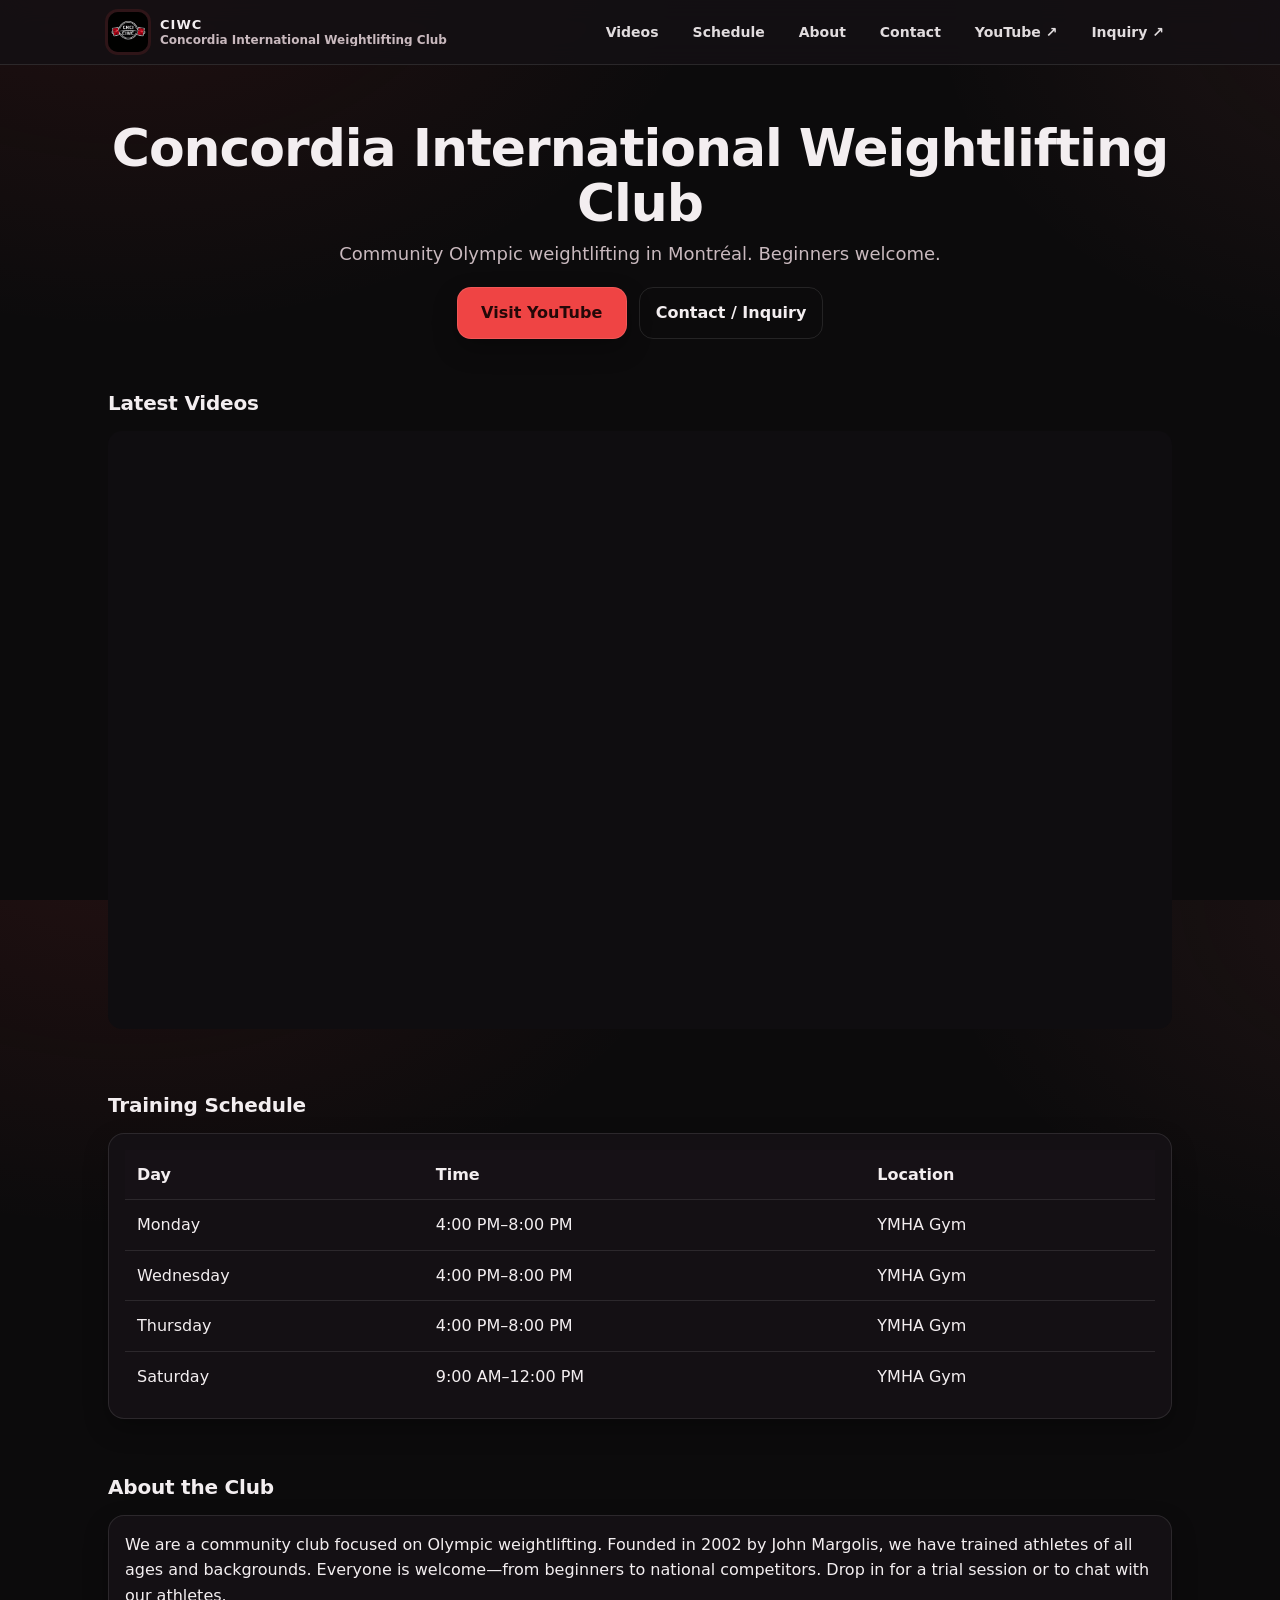
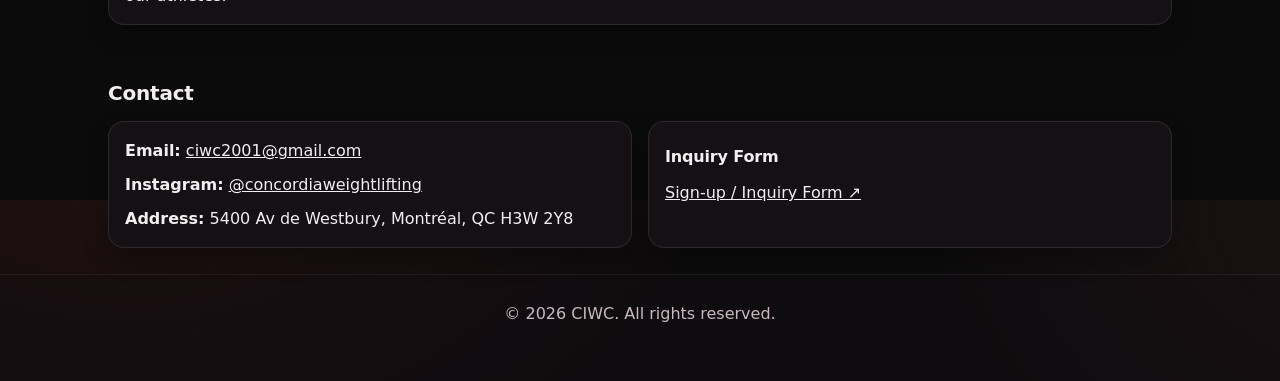
==== index.html @ dfd2401f "mobile fix 2" ====
<!doctype html>
<html lang="en">
<head>
  <meta charset="utf-8" />
  <meta name="viewport" content="width=device-width, initial-scale=1, viewport-fit=cover" />

  <!-- Browser tab / SEO -->
  <title>CIWC</title>
  <meta name="description" content="Concordia International Weightlifting Club (CIWC) — schedule, contact, and latest videos." />
  <meta name="theme-color" content="#ef4444" />

  <!-- iOS “Add to Home Screen” / standalone -->
  <meta name="apple-mobile-web-app-capable" content="yes" />
  <meta name="apple-mobile-web-app-status-bar-style" content="black-translucent" />
  <meta name="apple-mobile-web-app-title" content="CIWC" />
  <meta name="application-name" content="CIWC" />

  <!-- Social -->
  <meta property="og:title" content="CIWC" />
  <meta property="og:description" content="Schedule, contact, and latest videos." />
  <meta property="og:type" content="website" />
  <meta property="og:image" content="images/logo_mobile.png" />

  <!-- Icons (IMPORTANT: use the square padded icon for iOS) -->
  <link rel="apple-touch-icon" sizes="180x180" href="images/logo_mobile.png" />
  <link rel="icon" type="image/png" sizes="32x32" href="images/logo_mobile.png" />

  <link rel="preconnect" href="https://www.youtube.com" crossorigin />
  <link rel="preconnect" href="https://i.ytimg.com" crossorigin />

  <style>
    :root{
      --bg:#0c0b0c;
      --surface:#141014;
      --surface2:#161116;
      --text:#f3eef0;
      --muted:#c9b9be;
      --brand:#ef4444;
      --border:rgba(255,255,255,.10);
      --ring:rgba(239,68,68,.55);
      --shadow:0 10px 24px rgba(0,0,0,.28);
      --radius:16px;

      --container:1100px;
      --px:18px;
      --header-h:64px;
    }

    *{box-sizing:border-box}
    html,body{height:100%}
    html{scroll-behavior:smooth}
    @media (prefers-reduced-motion: reduce){
      html{scroll-behavior:auto}
      *,*::before,*::after{animation:none!important;transition:none!important}
    }

    body{
      margin:0;
      font-family:Inter,system-ui,-apple-system,Segoe UI,Roboto,Helvetica,Arial;
      line-height:1.6;
      color:var(--text);
      background:
        radial-gradient(1000px 700px at 10% -10%, rgba(239,68,68,.10), transparent 60%),
        radial-gradient(800px 600px at 110% 0%, rgba(248,113,113,.08), transparent 60%),
        var(--bg);
      overflow-x:hidden;
      -webkit-font-smoothing:antialiased;
      -moz-osx-font-smoothing:grayscale;
      text-rendering:optimizeLegibility;
    }

    a{color:inherit}
    a:hover{text-decoration:underline}
    img{display:block;max-width:100%}
    :focus-visible{outline:2px solid var(--ring);outline-offset:2px;border-radius:12px}

    .container{max-width:var(--container);margin:0 auto;padding:0 var(--px)}
    .muted{color:var(--muted)}

    /* Skip link */
    .skip{
      position:absolute;left:-999px;top:0;z-index:1000;
      padding:10px 12px;background:var(--surface);border:1px solid var(--border);
      border-radius:12px;
    }
    .skip:focus{left:12px;top:12px}

    /* Header */
    header.site{
      position:sticky;top:0;z-index:50;
      background:rgba(20,16,20,.82);
      backdrop-filter:blur(12px);
      border-bottom:1px solid var(--border);
    }
    .nav{
      min-height:var(--header-h);
      display:flex;
      align-items:center;
      justify-content:space-between;
      gap:12px;
      position:relative;
    }
    .brand{
      display:flex;align-items:center;gap:12px;
      text-decoration:none;color:inherit;min-width:0;
    }
    .brand img{
      width:40px;height:40px;object-fit:contain;border-radius:10px;
      box-shadow:0 0 0 3px rgba(239,68,68,.12);
      flex:0 0 auto;
    }
    .brand-text{
      display:flex;flex-direction:column;gap:2px;min-width:0;
      line-height:1.05;
    }
    .brand-title{
      font-weight:900;letter-spacing:.08em;text-transform:uppercase;
      font-size:13px;white-space:nowrap;
    }
    .brand-sub{
      font-size:12px;color:var(--muted);font-weight:700;
      max-width:40ch;overflow:hidden;text-overflow:ellipsis;white-space:nowrap;
    }

    .menu-btn{
      display:none;
      font:inherit;font-weight:900;font-size:18px;
      padding:10px 12px;border-radius:14px;
      border:1px solid var(--border);
      background:transparent;color:var(--text);
      cursor:pointer;
    }
    .menu-btn:hover{background:rgba(255,255,255,.05)}

    nav.links{
      display:flex;align-items:center;gap:18px;flex-wrap:nowrap;
    }
    nav.links a{
      text-decoration:none;
      font-weight:800;font-size:14px;opacity:.92;
      padding:8px 8px;border-radius:12px;
      white-space:nowrap;
    }
    nav.links a:hover{
      text-decoration:none;
      background:rgba(255,255,255,.05);
      opacity:1;
    }

    /* Mobile nav dropdown */
    @media (max-width: 860px){
      :root{--px:16px}
      .menu-btn{display:inline-flex;align-items:center;gap:8px}
      nav.links{
        display:none;
        position:absolute;
        left:0;right:0;
        top:calc(100% + 10px);
        flex-direction:column;
        align-items:stretch;
        gap:10px;
        padding:12px;
        border-radius:var(--radius);
        border:1px solid var(--border);
        background:rgba(20,16,20,.94);
        backdrop-filter:blur(12px);
        box-shadow:var(--shadow);
      }
      nav.links[data-open="true"]{display:flex}
      nav.links a{
        background:rgba(255,255,255,.04);
        padding:12px 12px;
      }
      .brand-sub{max-width:26ch}
    }

    /* Hero */
    .hero{padding:56px 0 22px;text-align:center}
    .hero h1{
      margin:0 0 10px;
      font-size:clamp(28px, 6vw, 52px);
      line-height:1.05;
      letter-spacing:-.02em;
    }
    .hero p{
      margin:0 auto 18px;
      max-width:760px;
      color:var(--muted);
      font-size:clamp(14px, 2.6vw, 18px);
    }
    .cta{display:flex;justify-content:center;gap:12px;flex-wrap:wrap}

    .btn{
      display:inline-flex;align-items:center;justify-content:center;gap:8px;
      padding:12px 16px;border-radius:14px;border:1px solid var(--border);
      background:var(--brand);color:#240808;font-weight:900;
      text-decoration:none;box-shadow:var(--shadow);min-width:170px;
    }
    .btn:hover{text-decoration:none;filter:brightness(1.02)}
    .btn.ghost{background:transparent;color:var(--text);box-shadow:none}
    .btn.ghost:hover{background:rgba(255,255,255,.05)}
    @media (max-width:520px){
      .hero{padding:36px 0 16px}
      .cta{flex-direction:column;align-items:stretch}
      .btn{width:100%;min-width:0}
    }

    /* Sections */
    main{padding-bottom:40px}
    section{padding:26px 0}
    h2{margin:0 0 12px;font-size:20px;letter-spacing:-.01em}

    .card{
      background:var(--surface);
      border:1px solid var(--border);
      border-radius:var(--radius);
      padding:16px;
      box-shadow:var(--shadow);
    }

    .embed{
      width:100%;
      aspect-ratio:16/9;
      border:0;
      border-radius:14px;
      overflow:hidden;
      background:#0f0d10;
    }

    /* Schedule: desktop table, mobile “row cards” */
    table.schedule{width:100%;border-collapse:collapse}
    table.schedule th, table.schedule td{padding:12px 12px;text-align:left}
    table.schedule thead th{
      background:var(--surface2);
      border-bottom:1px solid var(--border);
      position:sticky;
      top:var(--header-h);
      z-index:1;
    }
    table.schedule tbody tr{border-bottom:1px solid var(--border)}
    table.schedule tbody tr:last-child{border-bottom:none}

    @media (max-width:700px){
      table.schedule{border-collapse:separate;border-spacing:0 10px}
      table.schedule thead{display:none}
      table.schedule, table.schedule tbody, table.schedule tr, table.schedule td{
        display:block;width:100%;
      }
      table.schedule tbody tr{
        border:1px solid var(--border);
        background:rgba(255,255,255,.02);
        border-radius:16px;
        overflow:hidden;
      }
      table.schedule td{
        border-bottom:1px solid rgba(255,255,255,.06);
        padding:12px 14px;
        display:flex;align-items:flex-start;justify-content:space-between;gap:14px;
      }
      table.schedule td:last-child{border-bottom:none}
      table.schedule td::before{
        content: attr(data-label);
        color:var(--muted);
        font-weight:900;
        letter-spacing:.12em;
        text-transform:uppercase;
        font-size:11px;
        max-width:40%;
      }
      table.schedule td span{
        font-weight:900;
        text-align:right;
        flex:1 1 auto;
      }
    }

    /* Contact */
    .grid{display:grid;gap:16px}
    .contact-grid{grid-template-columns:repeat(2,minmax(0,1fr))}
    @media (max-width:860px){ .contact-grid{grid-template-columns:1fr} }

    footer{
      color:var(--muted);
      padding:26px 0 54px;
      text-align:center;
      border-top:1px solid rgba(255,255,255,.06);
      background:rgba(20,16,20,.30);
    }

    .sr-only{
      position:absolute;width:1px;height:1px;padding:0;margin:-1px;
      overflow:hidden;clip:rect(0,0,0,0);white-space:nowrap;border:0;
    }
  </style>

  <script defer>
    // ===== CONFIG =====
    const CONFIG = {
      shortName: "CIWC",
      fullName: "Concordia International Weightlifting Club",

      // YouTube
      channelId: "UC3EnVXpZZ2f3pTmMMZJzWLg",
      playlistId: "PLV42tu4VffDrEOQEEcd4ID1bu-QPQqk9e",

      // Contact
      links: {
        email: "ciwc2001@gmail.com",
        instagram: "https://www.instagram.com/concordiaweightlifting/",
        address: "5400 Av de Westbury, Montréal, QC H3W 2Y8",
        // IMPORTANT: for GitHub Pages project sites, keep this relative
        contactForm: "inquiry/"
      },

      schedule: [
        { day: "Monday",    time: "4:00 PM–8:00 PM",  location: "YMHA Gym" },
        { day: "Wednesday", time: "4:00 PM–8:00 PM",  location: "YMHA Gym" },
        { day: "Thursday",  time: "4:00 PM–8:00 PM",  location: "YMHA Gym" },
        { day: "Saturday",  time: "9:00 AM–12:00 PM", location: "YMHA Gym" },
      ]
    };

    const $  = (s, r=document) => r.querySelector(s);
    const $$ = (s, r=document) => Array.from(r.querySelectorAll(s));
    const safeText = (el, v) => { if (el && v != null) el.textContent = String(v); };
    const safeHref = (el, href) => { if (el && href) el.setAttribute("href", href); };

    function escapeHtml(str) {
      return String(str).replace(/[&<>"']/g, (m) => ({
        '&': '&amp;', '<': '&lt;', '>': '&gt;', '"': '&quot;', "'": '&#039;'
      }[m]));
    }
    function setExternalLink(a){
      if (!a) return;
      a.target = "_blank";
      a.rel = "noopener noreferrer";
    }

    document.addEventListener("DOMContentLoaded", () => {
      // Set brand text
      safeText($("#brand-title"), CONFIG.shortName);
      safeText($("#brand-sub"), CONFIG.fullName);
      safeText($("#hero-title"), CONFIG.fullName);

      // Mobile menu
      initMobileMenu();

      // YouTube links
      const channelUrl = CONFIG.channelId ? `https://www.youtube.com/channel/${encodeURIComponent(CONFIG.channelId)}` : "#";
      $$("[data-channel-link]").forEach(a => { safeHref(a, channelUrl); setExternalLink(a); });

      // Playlist embed
      mountYouTubePlaylistEmbed(CONFIG.playlistId);

      // Schedule (with labels for mobile cards)
      const tbody = $("#schedule-body");
      if (tbody) {
        tbody.innerHTML = CONFIG.schedule.map(r => `
          <tr>
            <td data-label="Day"><span>${escapeHtml(r.day)}</span></td>
            <td data-label="Time"><span>${escapeHtml(r.time)}</span></td>
            <td data-label="Location"><span>${escapeHtml(r.location)}</span></td>
          </tr>
        `).join("");
      }

      // Contact info
      const emailEl = $("#email-link");
      if (emailEl && CONFIG.links.email) { safeHref(emailEl, `mailto:${CONFIG.links.email}`); safeText(emailEl, CONFIG.links.email); }

      const instaEl = $("#insta-link");
      if (instaEl && CONFIG.links.instagram) { safeHref(instaEl, CONFIG.links.instagram); setExternalLink(instaEl); }

      safeText($("#address-text"), CONFIG.links.address);

      const formEl = $("#form-link");
      if (formEl && CONFIG.links.contactForm) safeHref(formEl, CONFIG.links.contactForm);

      // Footer year
      safeText($("#year"), new Date().getFullYear());
    });

    function initMobileMenu(){
      const btn = $("#menu-btn");
      const nav = $("#site-nav");
      if (!btn || !nav) return;

      const close = () => { nav.dataset.open = "false"; btn.setAttribute("aria-expanded", "false"); };
      const open  = () => { nav.dataset.open = "true";  btn.setAttribute("aria-expanded", "true");  };
      const toggle = () => (nav.dataset.open === "true" ? close() : open());

      btn.addEventListener("click", (e) => { e.preventDefault(); toggle(); });
      nav.querySelectorAll("a").forEach(a => a.addEventListener("click", close));

      document.addEventListener("click", (e) => {
        if (nav.dataset.open !== "true") return;
        if (!nav.contains(e.target) && !btn.contains(e.target)) close();
      });

      document.addEventListener("keydown", (e) => { if (e.key === "Escape") close(); });

      window.addEventListener("resize", () => {
        if (window.matchMedia("(min-width: 861px)").matches) close();
      });
    }

    function mountYouTubePlaylistEmbed(playlistId){
      const iframe = document.getElementById("playlist-player");
      if (!iframe || !playlistId) return;

      const params = new URLSearchParams({
        listType: "playlist",
        list: playlistId,
        rel: "0",
        modestbranding: "1",
        playsinline: "1"
      });

      iframe.setAttribute("loading", "lazy");
      iframe.setAttribute("referrerpolicy", "strict-origin-when-cross-origin");
      iframe.setAttribute("allow", "accelerometer; autoplay; clipboard-write; encrypted-media; gyroscope; picture-in-picture; web-share");
      iframe.src = `https://www.youtube.com/embed?${params.toString()}`;
    }
  </script>
</head>

<body>
  <a class="skip" href="#main">Skip to content</a>

  <header class="site">
    <div class="container nav">
      <a class="brand" href="./" aria-label="Home">
        <img src="images/logo_mobile.png" alt="CIWC logo" />
        <span class="brand-text">
          <span id="brand-title" class="brand-title">CIWC</span>
          <span id="brand-sub" class="brand-sub">Concordia International Weightlifting Club</span>
        </span>
      </a>

      <button id="menu-btn" class="menu-btn" type="button" aria-label="Open menu" aria-expanded="false" aria-controls="site-nav">
        ☰ <span class="sr-only">Menu</span>
      </button>

      <nav id="site-nav" class="links" data-open="false" aria-label="Primary">
        <a href="#videos">Videos</a>
        <a href="#schedule">Schedule</a>
        <a href="#about">About</a>
        <a href="#contact">Contact</a>
        <a data-channel-link href="#">YouTube ↗</a>
        <a id="form-link" href="inquiry/">Inquiry ↗</a>
      </nav>
    </div>
  </header>

  <section class="hero">
    <div class="container">
      <h1 id="hero-title">Concordia International Weightlifting Club</h1>
      <p>Community Olympic weightlifting in Montréal. Beginners welcome.</p>
      <div class="cta">
        <a class="btn" data-channel-link href="#">Visit YouTube</a>
        <a class="btn ghost" href="inquiry/">Contact / Inquiry</a>
      </div>
    </div>
  </section>

  <main id="main" class="container" tabindex="-1">
    <section id="videos">
      <h2>Latest Videos</h2>
      <iframe
        id="playlist-player"
        class="embed"
        title="YouTube playlist"
        allowfullscreen>
      </iframe>
      <noscript><div class="card">Enable JavaScript to see the video playlist.</div></noscript>
    </section>

    <section id="schedule">
      <h2>Training Schedule</h2>
      <div class="card" role="region" aria-label="Training schedule">
        <table class="schedule">
          <thead>
            <tr>
              <th>Day</th>
              <th>Time</th>
              <th>Location</th>
            </tr>
          </thead>
          <tbody id="schedule-body"></tbody>
        </table>
      </div>
    </section>

    <section id="about">
      <h2>About the Club</h2>
      <div class="card">
        <p style="margin:0">
          We are a community club focused on Olympic weightlifting. Founded in 2002 by John Margolis,
          we have trained athletes of all ages and backgrounds. Everyone is welcome—from beginners to
          national competitors. Drop in for a trial session or to chat with our athletes.
        </p>
      </div>
    </section>

    <!-- Sponsors hidden for now -->
    <section id="sponsors" hidden></section>

    <section id="contact">
      <h2>Contact</h2>
      <div class="grid contact-grid">
        <div class="card">
          <p style="margin:0 0 8px"><strong>Email:</strong> <a id="email-link" href="mailto:">ciwc2001@gmail.com</a></p>
          <p style="margin:0 0 8px"><strong>Instagram:</strong> <a id="insta-link" href="#" rel="noopener">@concordiaweightlifting</a></p>
          <p style="margin:0"><strong>Address:</strong> <span id="address-text"></span></p>
        </div>
        <div class="card">
          <h3 style="margin:6px 0 10px;font-size:16px;letter-spacing:-.01em">Inquiry Form</h3>
          <!-- For GitHub Pages project sites, keep this relative -->
          <p style="margin:0"><a href="inquiry/">Sign-up / Inquiry Form ↗</a></p>
        </div>
      </div>
    </section>
  </main>

  <footer>
    <div class="container">
      <p style="margin:0">© <span id="year"></span> CIWC. All rights reserved.</p>
    </div>
  </footer>
</body>
</html>
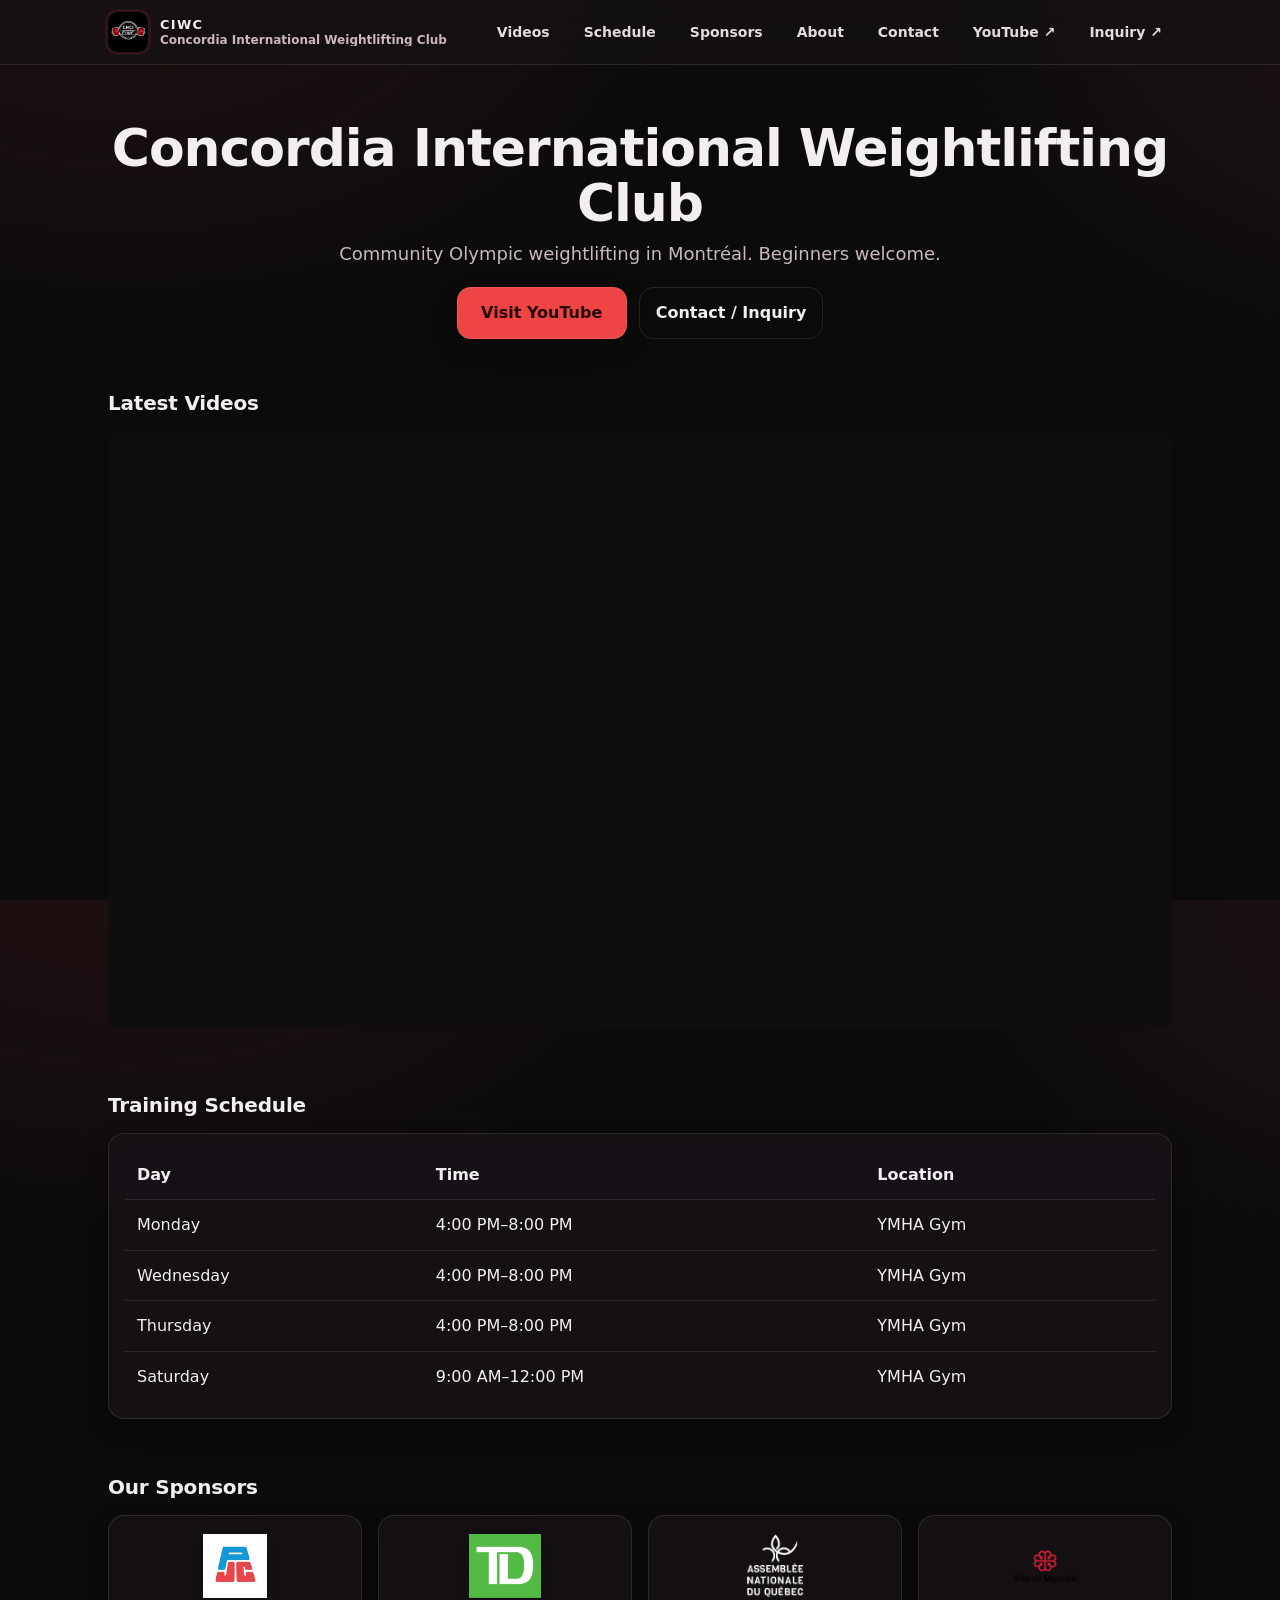
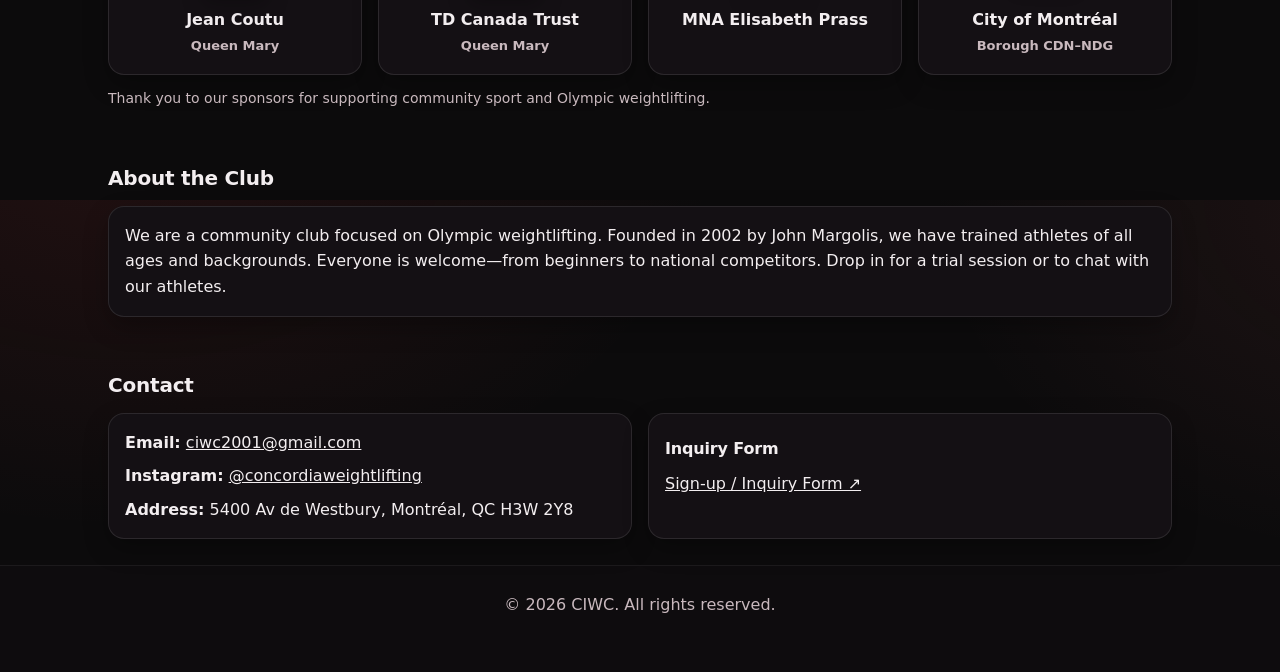
==== commit 1791454c: "sponsor section added" ====
--- a/index.html
+++ b/index.html
@@ -6,7 +6,7 @@
 
   <!-- Browser tab / SEO -->
   <title>CIWC</title>
-  <meta name="description" content="Concordia International Weightlifting Club (CIWC) — schedule, contact, and latest videos." />
+  <meta name="description" content="Concordia International Weightlifting Club (CIWC) — schedule, sponsors, contact, and latest videos." />
   <meta name="theme-color" content="#ef4444" />
 
   <!-- iOS “Add to Home Screen” / standalone -->
@@ -17,11 +17,11 @@
 
   <!-- Social -->
   <meta property="og:title" content="CIWC" />
-  <meta property="og:description" content="Schedule, contact, and latest videos." />
+  <meta property="og:description" content="Schedule, sponsors, contact, and latest videos." />
   <meta property="og:type" content="website" />
   <meta property="og:image" content="images/logo_mobile.png" />
 
-  <!-- Icons (IMPORTANT: use the square padded icon for iOS) -->
+  <!-- Icons (use the square padded icon for iOS) -->
   <link rel="apple-touch-icon" sizes="180x180" href="images/logo_mobile.png" />
   <link rel="icon" type="image/png" sizes="32x32" href="images/logo_mobile.png" />
 
@@ -109,17 +109,14 @@
       box-shadow:0 0 0 3px rgba(239,68,68,.12);
       flex:0 0 auto;
     }
-    .brand-text{
-      display:flex;flex-direction:column;gap:2px;min-width:0;
-      line-height:1.05;
-    }
+    .brand-text{display:flex;flex-direction:column;gap:2px;min-width:0;line-height:1.05}
     .brand-title{
-      font-weight:900;letter-spacing:.08em;text-transform:uppercase;
+      font-weight:900;letter-spacing:.10em;text-transform:uppercase;
       font-size:13px;white-space:nowrap;
     }
     .brand-sub{
       font-size:12px;color:var(--muted);font-weight:700;
-      max-width:40ch;overflow:hidden;text-overflow:ellipsis;white-space:nowrap;
+      max-width:44ch;overflow:hidden;text-overflow:ellipsis;white-space:nowrap;
     }
 
     .menu-btn{
@@ -132,13 +129,11 @@
     }
     .menu-btn:hover{background:rgba(255,255,255,.05)}
 
-    nav.links{
-      display:flex;align-items:center;gap:18px;flex-wrap:nowrap;
-    }
+    nav.links{display:flex;align-items:center;gap:14px}
     nav.links a{
       text-decoration:none;
       font-weight:800;font-size:14px;opacity:.92;
-      padding:8px 8px;border-radius:12px;
+      padding:8px 10px;border-radius:12px;
       white-space:nowrap;
     }
     nav.links a:hover{
@@ -274,6 +269,50 @@
       }
     }
 
+    /* Sponsors */
+    .sponsor-grid{
+      display:grid;
+      grid-template-columns:repeat(4, minmax(0, 1fr));
+      gap:16px;
+    }
+    .sponsor-card{
+      background:var(--surface);
+      border:1px solid var(--border);
+      border-radius:var(--radius);
+      padding:18px;
+      box-shadow:var(--shadow);
+      text-align:center;
+      transition:transform .18s ease, border-color .18s ease;
+    }
+    .sponsor-card:hover{
+      transform:translateY(-3px);
+      border-color:rgba(239,68,68,.35);
+    }
+    .sponsor-logo{
+      height:64px;
+      width:100%;
+      object-fit:contain;
+      margin:0 auto 12px;
+      filter:drop-shadow(0 6px 10px rgba(0,0,0,.25));
+    }
+    .sponsor-name{
+      margin:0;
+      font-weight:900;
+      line-height:1.25;
+    }
+    .sponsor-note{
+      margin:6px 0 0;
+      color:var(--muted);
+      font-weight:800;
+      font-size:13px;
+    }
+    @media (max-width:1000px){
+      .sponsor-grid{grid-template-columns:repeat(2, minmax(0, 1fr))}
+    }
+    @media (max-width:600px){
+      .sponsor-grid{grid-template-columns:1fr}
+    }
+
     /* Contact */
     .grid{display:grid;gap:16px}
     .contact-grid{grid-template-columns:repeat(2,minmax(0,1fr))}
@@ -303,12 +342,11 @@
       channelId: "UC3EnVXpZZ2f3pTmMMZJzWLg",
       playlistId: "PLV42tu4VffDrEOQEEcd4ID1bu-QPQqk9e",
 
-      // Contact
+      // Contact (GitHub Pages project sites: keep inquiry/ relative)
       links: {
         email: "ciwc2001@gmail.com",
         instagram: "https://www.instagram.com/concordiaweightlifting/",
         address: "5400 Av de Westbury, Montréal, QC H3W 2Y8",
-        // IMPORTANT: for GitHub Pages project sites, keep this relative
         contactForm: "inquiry/"
       },
 
@@ -317,6 +355,13 @@
         { day: "Wednesday", time: "4:00 PM–8:00 PM",  location: "YMHA Gym" },
         { day: "Thursday",  time: "4:00 PM–8:00 PM",  location: "YMHA Gym" },
         { day: "Saturday",  time: "9:00 AM–12:00 PM", location: "YMHA Gym" },
+      ],
+
+      sponsors: [
+        { name: "Jean Coutu", note: "Queen Mary", logo: "images/sponsor-jean-coutu.png" },
+        { name: "TD Canada Trust", note: "Queen Mary", logo: "images/sponsor-td.png" },
+        { name: "MNA Elisabeth Prass", note: "", logo: "images/sponsor-elisabeth-prass.png" },
+        { name: "City of Montréal", note: "Borough CDN–NDG", logo: "images/sponsor-cdn-ndg.png" },
       ]
     };
 
@@ -337,7 +382,7 @@
     }
 
     document.addEventListener("DOMContentLoaded", () => {
-      // Set brand text
+      // Brand / hero titles
       safeText($("#brand-title"), CONFIG.shortName);
       safeText($("#brand-sub"), CONFIG.fullName);
       safeText($("#hero-title"), CONFIG.fullName);
@@ -349,10 +394,13 @@
       const channelUrl = CONFIG.channelId ? `https://www.youtube.com/channel/${encodeURIComponent(CONFIG.channelId)}` : "#";
       $$("[data-channel-link]").forEach(a => { safeHref(a, channelUrl); setExternalLink(a); });
 
+      // Inquiry links
+      $$("[data-inquiry-link]").forEach(a => safeHref(a, CONFIG.links.contactForm));
+
       // Playlist embed
       mountYouTubePlaylistEmbed(CONFIG.playlistId);
 
-      // Schedule (with labels for mobile cards)
+      // Schedule
       const tbody = $("#schedule-body");
       if (tbody) {
         tbody.innerHTML = CONFIG.schedule.map(r => `
@@ -364,6 +412,19 @@
         `).join("");
       }
 
+      // Sponsors
+      const sponsorGrid = $("#sponsor-grid");
+      if (sponsorGrid) {
+        sponsorGrid.innerHTML = CONFIG.sponsors.map(s => `
+          <div class="sponsor-card">
+            <img class="sponsor-logo" src="${escapeHtml(s.logo)}" alt="${escapeHtml(s.name)} logo" loading="lazy"
+                 onerror="this.style.display='none'">
+            <p class="sponsor-name">${escapeHtml(s.name)}</p>
+            ${s.note ? `<p class="sponsor-note">${escapeHtml(s.note)}</p>` : ``}
+          </div>
+        `).join("");
+      }
+
       // Contact info
       const emailEl = $("#email-link");
       if (emailEl && CONFIG.links.email) { safeHref(emailEl, `mailto:${CONFIG.links.email}`); safeText(emailEl, CONFIG.links.email); }
@@ -372,9 +433,6 @@
       if (instaEl && CONFIG.links.instagram) { safeHref(instaEl, CONFIG.links.instagram); setExternalLink(instaEl); }
 
       safeText($("#address-text"), CONFIG.links.address);
-
-      const formEl = $("#form-link");
-      if (formEl && CONFIG.links.contactForm) safeHref(formEl, CONFIG.links.contactForm);
 
       // Footer year
       safeText($("#year"), new Date().getFullYear());
@@ -444,10 +502,11 @@
       <nav id="site-nav" class="links" data-open="false" aria-label="Primary">
         <a href="#videos">Videos</a>
         <a href="#schedule">Schedule</a>
+        <a href="#sponsors">Sponsors</a>
         <a href="#about">About</a>
         <a href="#contact">Contact</a>
         <a data-channel-link href="#">YouTube ↗</a>
-        <a id="form-link" href="inquiry/">Inquiry ↗</a>
+        <a data-inquiry-link href="inquiry/">Inquiry ↗</a>
       </nav>
     </div>
   </header>
@@ -458,7 +517,7 @@
       <p>Community Olympic weightlifting in Montréal. Beginners welcome.</p>
       <div class="cta">
         <a class="btn" data-channel-link href="#">Visit YouTube</a>
-        <a class="btn ghost" href="inquiry/">Contact / Inquiry</a>
+        <a class="btn ghost" data-inquiry-link href="inquiry/">Contact / Inquiry</a>
       </div>
     </div>
   </section>
@@ -491,6 +550,14 @@
       </div>
     </section>
 
+    <section id="sponsors">
+      <h2>Our Sponsors</h2>
+      <div class="sponsor-grid" id="sponsor-grid"></div>
+      <p class="muted" style="margin:12px 0 0;font-size:14px">
+        Thank you to our sponsors for supporting community sport and Olympic weightlifting.
+      </p>
+    </section>
+
     <section id="about">
       <h2>About the Club</h2>
       <div class="card">
@@ -501,9 +568,6 @@
         </p>
       </div>
     </section>
-
-    <!-- Sponsors hidden for now -->
-    <section id="sponsors" hidden></section>
 
     <section id="contact">
       <h2>Contact</h2>
@@ -516,7 +580,7 @@
         <div class="card">
           <h3 style="margin:6px 0 10px;font-size:16px;letter-spacing:-.01em">Inquiry Form</h3>
           <!-- For GitHub Pages project sites, keep this relative -->
-          <p style="margin:0"><a href="inquiry/">Sign-up / Inquiry Form ↗</a></p>
+          <p style="margin:0"><a data-inquiry-link href="inquiry/">Sign-up / Inquiry Form ↗</a></p>
         </div>
       </div>
     </section>
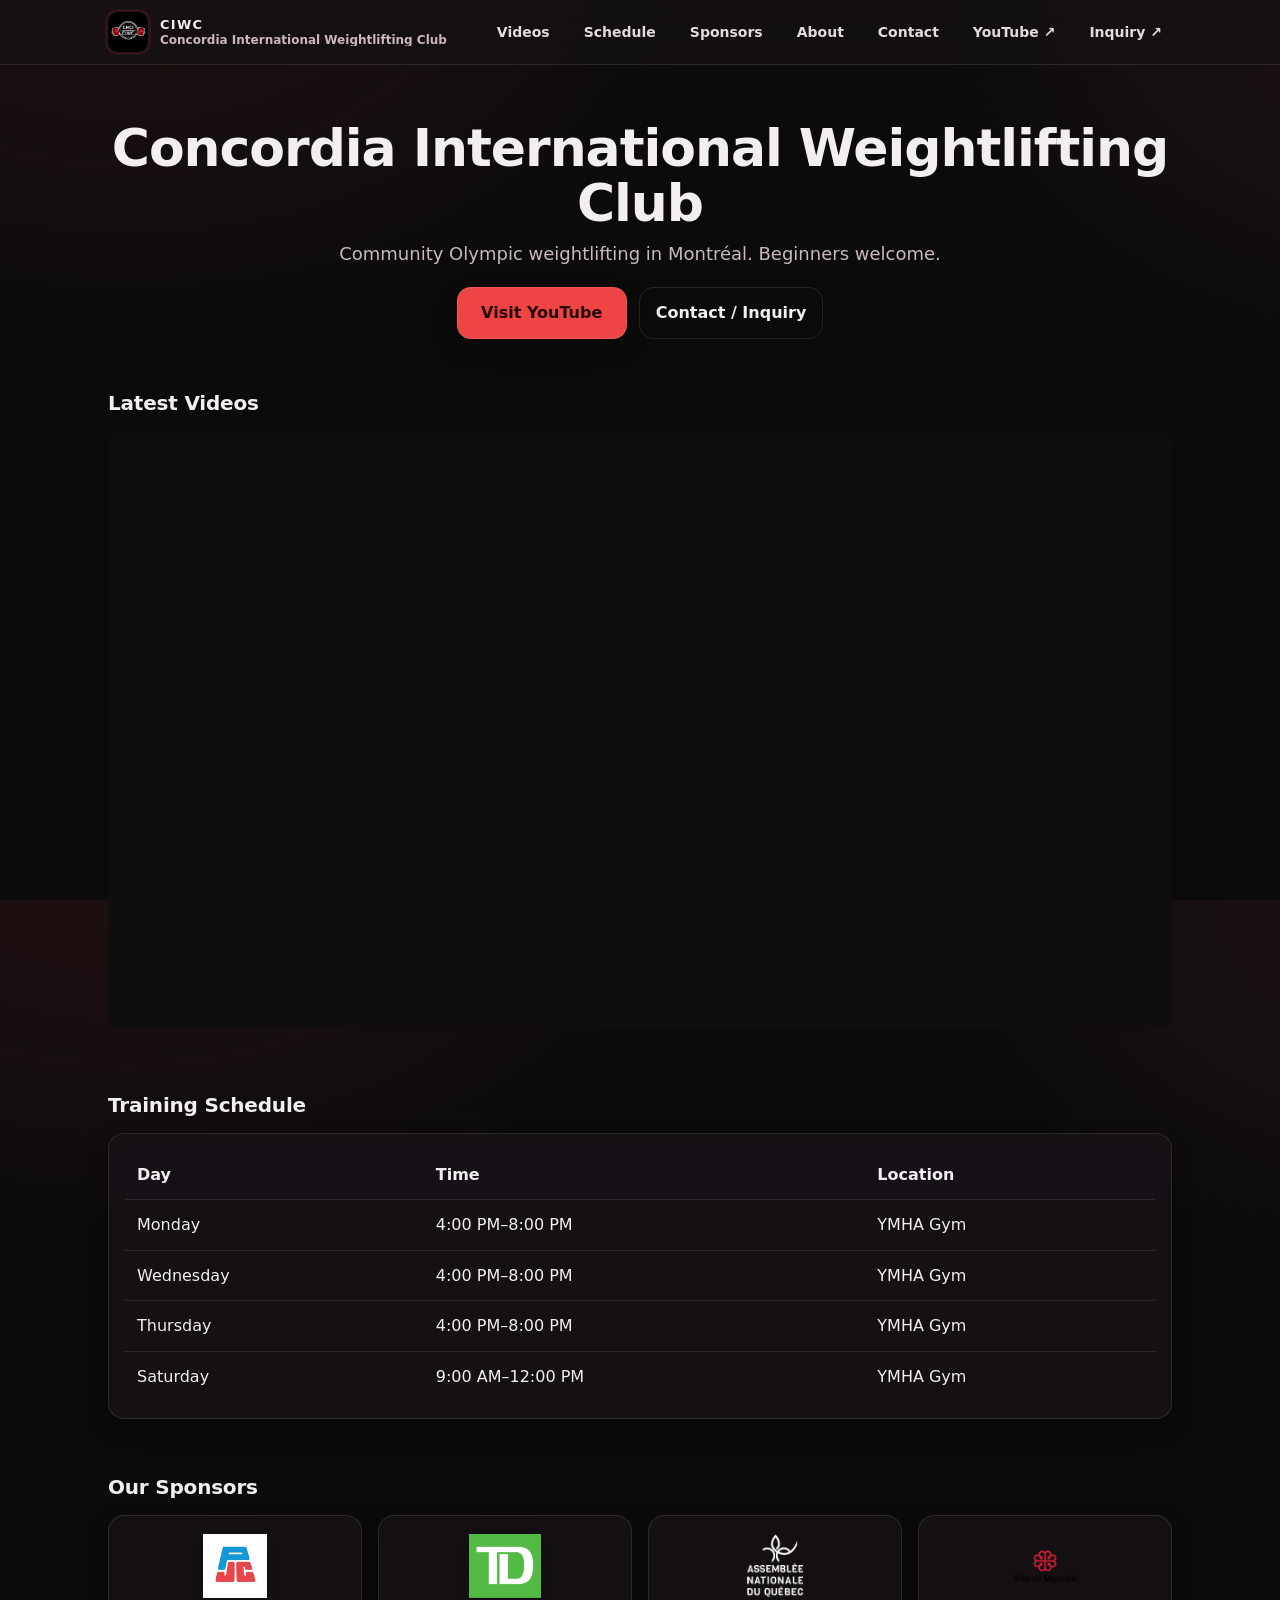
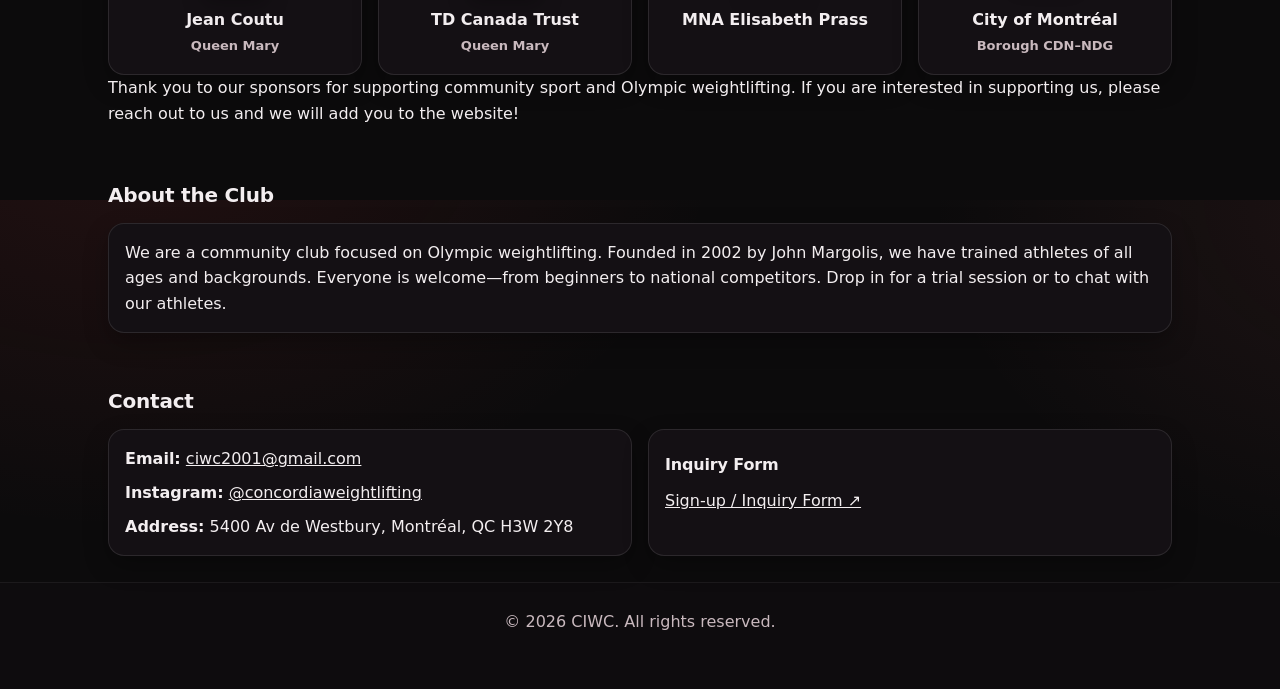
==== commit b4ad80c6: "sponsor text updated" ====
--- a/index.html
+++ b/index.html
@@ -553,8 +553,8 @@
     <section id="sponsors">
       <h2>Our Sponsors</h2>
       <div class="sponsor-grid" id="sponsor-grid"></div>
-      <p class="muted" style="margin:12px 0 0;font-size:14px">
-        Thank you to our sponsors for supporting community sport and Olympic weightlifting.
+      <p style="margin:0">
+        Thank you to our sponsors for supporting community sport and Olympic weightlifting. If you are interested in supporting us, please reach out to us and we will add you to the website!
       </p>
     </section>
 
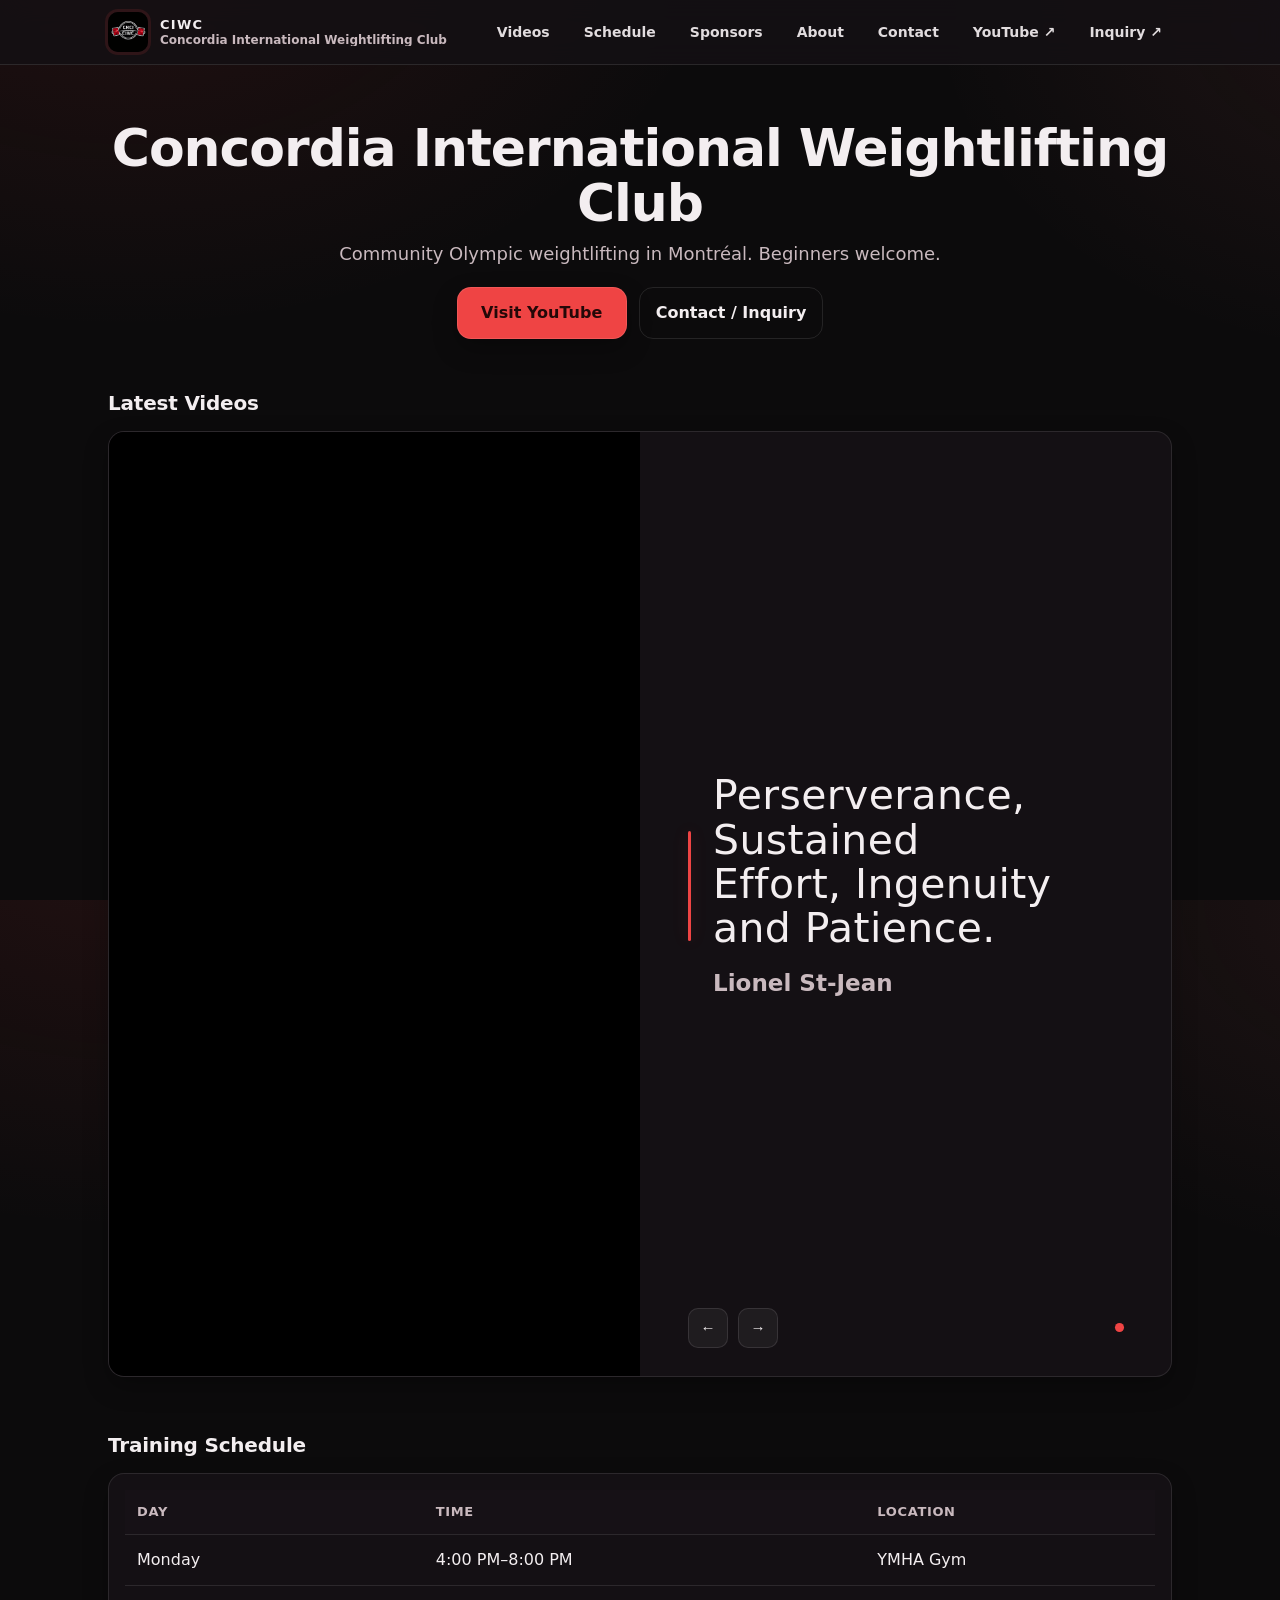
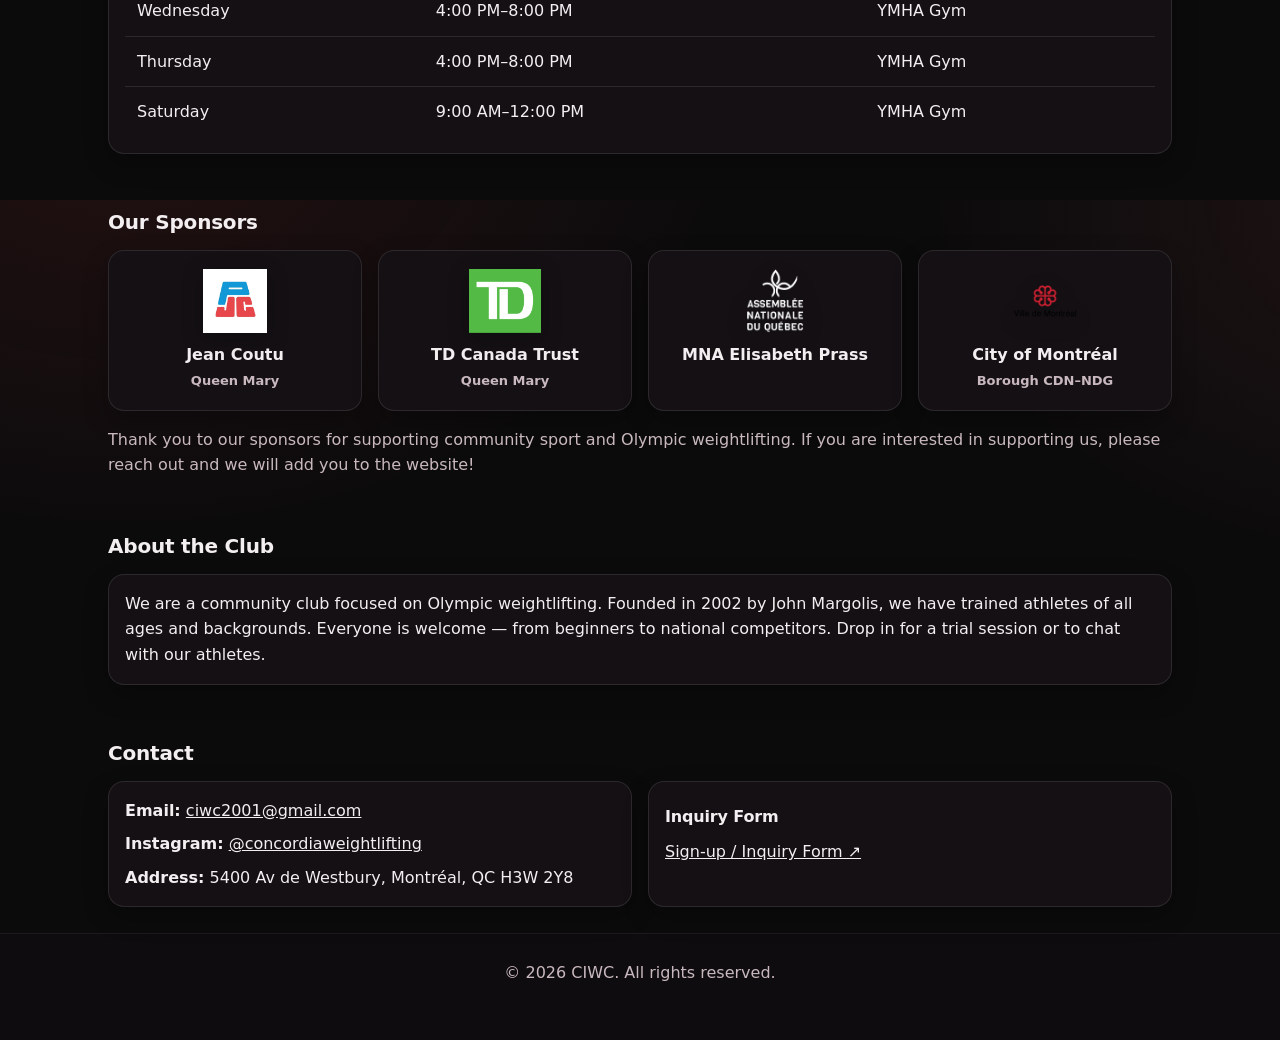
==== commit 3933fa70: "added quotes and restructured code" ====
--- a/index.html
+++ b/index.html
@@ -4,482 +4,27 @@
   <meta charset="utf-8" />
   <meta name="viewport" content="width=device-width, initial-scale=1, viewport-fit=cover" />
 
-  <!-- Browser tab / SEO -->
   <title>CIWC</title>
   <meta name="description" content="Concordia International Weightlifting Club (CIWC) — schedule, sponsors, contact, and latest videos." />
   <meta name="theme-color" content="#ef4444" />
 
-  <!-- iOS “Add to Home Screen” / standalone -->
   <meta name="apple-mobile-web-app-capable" content="yes" />
   <meta name="apple-mobile-web-app-status-bar-style" content="black-translucent" />
   <meta name="apple-mobile-web-app-title" content="CIWC" />
   <meta name="application-name" content="CIWC" />
 
-  <!-- Social -->
   <meta property="og:title" content="CIWC" />
   <meta property="og:description" content="Schedule, sponsors, contact, and latest videos." />
   <meta property="og:type" content="website" />
   <meta property="og:image" content="images/logo_mobile.png" />
 
-  <!-- Icons (use the square padded icon for iOS) -->
   <link rel="apple-touch-icon" sizes="180x180" href="images/logo_mobile.png" />
   <link rel="icon" type="image/png" sizes="32x32" href="images/logo_mobile.png" />
 
   <link rel="preconnect" href="https://www.youtube.com" crossorigin />
   <link rel="preconnect" href="https://i.ytimg.com" crossorigin />
 
-  <style>
-    :root{
-      --bg:#0c0b0c;
-      --surface:#141014;
-      --surface2:#161116;
-      --text:#f3eef0;
-      --muted:#c9b9be;
-      --brand:#ef4444;
-      --border:rgba(255,255,255,.10);
-      --ring:rgba(239,68,68,.55);
-      --shadow:0 10px 24px rgba(0,0,0,.28);
-      --radius:16px;
-
-      --container:1100px;
-      --px:18px;
-      --header-h:64px;
-    }
-
-    *{box-sizing:border-box}
-    html,body{height:100%}
-    html{scroll-behavior:smooth}
-    @media (prefers-reduced-motion: reduce){
-      html{scroll-behavior:auto}
-      *,*::before,*::after{animation:none!important;transition:none!important}
-    }
-
-    body{
-      margin:0;
-      font-family:Inter,system-ui,-apple-system,Segoe UI,Roboto,Helvetica,Arial;
-      line-height:1.6;
-      color:var(--text);
-      background:
-        radial-gradient(1000px 700px at 10% -10%, rgba(239,68,68,.10), transparent 60%),
-        radial-gradient(800px 600px at 110% 0%, rgba(248,113,113,.08), transparent 60%),
-        var(--bg);
-      overflow-x:hidden;
-      -webkit-font-smoothing:antialiased;
-      -moz-osx-font-smoothing:grayscale;
-      text-rendering:optimizeLegibility;
-    }
-
-    a{color:inherit}
-    a:hover{text-decoration:underline}
-    img{display:block;max-width:100%}
-    :focus-visible{outline:2px solid var(--ring);outline-offset:2px;border-radius:12px}
-
-    .container{max-width:var(--container);margin:0 auto;padding:0 var(--px)}
-    .muted{color:var(--muted)}
-
-    /* Skip link */
-    .skip{
-      position:absolute;left:-999px;top:0;z-index:1000;
-      padding:10px 12px;background:var(--surface);border:1px solid var(--border);
-      border-radius:12px;
-    }
-    .skip:focus{left:12px;top:12px}
-
-    /* Header */
-    header.site{
-      position:sticky;top:0;z-index:50;
-      background:rgba(20,16,20,.82);
-      backdrop-filter:blur(12px);
-      border-bottom:1px solid var(--border);
-    }
-    .nav{
-      min-height:var(--header-h);
-      display:flex;
-      align-items:center;
-      justify-content:space-between;
-      gap:12px;
-      position:relative;
-    }
-    .brand{
-      display:flex;align-items:center;gap:12px;
-      text-decoration:none;color:inherit;min-width:0;
-    }
-    .brand img{
-      width:40px;height:40px;object-fit:contain;border-radius:10px;
-      box-shadow:0 0 0 3px rgba(239,68,68,.12);
-      flex:0 0 auto;
-    }
-    .brand-text{display:flex;flex-direction:column;gap:2px;min-width:0;line-height:1.05}
-    .brand-title{
-      font-weight:900;letter-spacing:.10em;text-transform:uppercase;
-      font-size:13px;white-space:nowrap;
-    }
-    .brand-sub{
-      font-size:12px;color:var(--muted);font-weight:700;
-      max-width:44ch;overflow:hidden;text-overflow:ellipsis;white-space:nowrap;
-    }
-
-    .menu-btn{
-      display:none;
-      font:inherit;font-weight:900;font-size:18px;
-      padding:10px 12px;border-radius:14px;
-      border:1px solid var(--border);
-      background:transparent;color:var(--text);
-      cursor:pointer;
-    }
-    .menu-btn:hover{background:rgba(255,255,255,.05)}
-
-    nav.links{display:flex;align-items:center;gap:14px}
-    nav.links a{
-      text-decoration:none;
-      font-weight:800;font-size:14px;opacity:.92;
-      padding:8px 10px;border-radius:12px;
-      white-space:nowrap;
-    }
-    nav.links a:hover{
-      text-decoration:none;
-      background:rgba(255,255,255,.05);
-      opacity:1;
-    }
-
-    /* Mobile nav dropdown */
-    @media (max-width: 860px){
-      :root{--px:16px}
-      .menu-btn{display:inline-flex;align-items:center;gap:8px}
-      nav.links{
-        display:none;
-        position:absolute;
-        left:0;right:0;
-        top:calc(100% + 10px);
-        flex-direction:column;
-        align-items:stretch;
-        gap:10px;
-        padding:12px;
-        border-radius:var(--radius);
-        border:1px solid var(--border);
-        background:rgba(20,16,20,.94);
-        backdrop-filter:blur(12px);
-        box-shadow:var(--shadow);
-      }
-      nav.links[data-open="true"]{display:flex}
-      nav.links a{
-        background:rgba(255,255,255,.04);
-        padding:12px 12px;
-      }
-      .brand-sub{max-width:26ch}
-    }
-
-    /* Hero */
-    .hero{padding:56px 0 22px;text-align:center}
-    .hero h1{
-      margin:0 0 10px;
-      font-size:clamp(28px, 6vw, 52px);
-      line-height:1.05;
-      letter-spacing:-.02em;
-    }
-    .hero p{
-      margin:0 auto 18px;
-      max-width:760px;
-      color:var(--muted);
-      font-size:clamp(14px, 2.6vw, 18px);
-    }
-    .cta{display:flex;justify-content:center;gap:12px;flex-wrap:wrap}
-
-    .btn{
-      display:inline-flex;align-items:center;justify-content:center;gap:8px;
-      padding:12px 16px;border-radius:14px;border:1px solid var(--border);
-      background:var(--brand);color:#240808;font-weight:900;
-      text-decoration:none;box-shadow:var(--shadow);min-width:170px;
-    }
-    .btn:hover{text-decoration:none;filter:brightness(1.02)}
-    .btn.ghost{background:transparent;color:var(--text);box-shadow:none}
-    .btn.ghost:hover{background:rgba(255,255,255,.05)}
-    @media (max-width:520px){
-      .hero{padding:36px 0 16px}
-      .cta{flex-direction:column;align-items:stretch}
-      .btn{width:100%;min-width:0}
-    }
-
-    /* Sections */
-    main{padding-bottom:40px}
-    section{padding:26px 0}
-    h2{margin:0 0 12px;font-size:20px;letter-spacing:-.01em}
-
-    .card{
-      background:var(--surface);
-      border:1px solid var(--border);
-      border-radius:var(--radius);
-      padding:16px;
-      box-shadow:var(--shadow);
-    }
-
-    .embed{
-      width:100%;
-      aspect-ratio:16/9;
-      border:0;
-      border-radius:14px;
-      overflow:hidden;
-      background:#0f0d10;
-    }
-
-    /* Schedule: desktop table, mobile “row cards” */
-    table.schedule{width:100%;border-collapse:collapse}
-    table.schedule th, table.schedule td{padding:12px 12px;text-align:left}
-    table.schedule thead th{
-      background:var(--surface2);
-      border-bottom:1px solid var(--border);
-      position:sticky;
-      top:var(--header-h);
-      z-index:1;
-    }
-    table.schedule tbody tr{border-bottom:1px solid var(--border)}
-    table.schedule tbody tr:last-child{border-bottom:none}
-
-    @media (max-width:700px){
-      table.schedule{border-collapse:separate;border-spacing:0 10px}
-      table.schedule thead{display:none}
-      table.schedule, table.schedule tbody, table.schedule tr, table.schedule td{
-        display:block;width:100%;
-      }
-      table.schedule tbody tr{
-        border:1px solid var(--border);
-        background:rgba(255,255,255,.02);
-        border-radius:16px;
-        overflow:hidden;
-      }
-      table.schedule td{
-        border-bottom:1px solid rgba(255,255,255,.06);
-        padding:12px 14px;
-        display:flex;align-items:flex-start;justify-content:space-between;gap:14px;
-      }
-      table.schedule td:last-child{border-bottom:none}
-      table.schedule td::before{
-        content: attr(data-label);
-        color:var(--muted);
-        font-weight:900;
-        letter-spacing:.12em;
-        text-transform:uppercase;
-        font-size:11px;
-        max-width:40%;
-      }
-      table.schedule td span{
-        font-weight:900;
-        text-align:right;
-        flex:1 1 auto;
-      }
-    }
-
-    /* Sponsors */
-    .sponsor-grid{
-      display:grid;
-      grid-template-columns:repeat(4, minmax(0, 1fr));
-      gap:16px;
-    }
-    .sponsor-card{
-      background:var(--surface);
-      border:1px solid var(--border);
-      border-radius:var(--radius);
-      padding:18px;
-      box-shadow:var(--shadow);
-      text-align:center;
-      transition:transform .18s ease, border-color .18s ease;
-    }
-    .sponsor-card:hover{
-      transform:translateY(-3px);
-      border-color:rgba(239,68,68,.35);
-    }
-    .sponsor-logo{
-      height:64px;
-      width:100%;
-      object-fit:contain;
-      margin:0 auto 12px;
-      filter:drop-shadow(0 6px 10px rgba(0,0,0,.25));
-    }
-    .sponsor-name{
-      margin:0;
-      font-weight:900;
-      line-height:1.25;
-    }
-    .sponsor-note{
-      margin:6px 0 0;
-      color:var(--muted);
-      font-weight:800;
-      font-size:13px;
-    }
-    @media (max-width:1000px){
-      .sponsor-grid{grid-template-columns:repeat(2, minmax(0, 1fr))}
-    }
-    @media (max-width:600px){
-      .sponsor-grid{grid-template-columns:1fr}
-    }
-
-    /* Contact */
-    .grid{display:grid;gap:16px}
-    .contact-grid{grid-template-columns:repeat(2,minmax(0,1fr))}
-    @media (max-width:860px){ .contact-grid{grid-template-columns:1fr} }
-
-    footer{
-      color:var(--muted);
-      padding:26px 0 54px;
-      text-align:center;
-      border-top:1px solid rgba(255,255,255,.06);
-      background:rgba(20,16,20,.30);
-    }
-
-    .sr-only{
-      position:absolute;width:1px;height:1px;padding:0;margin:-1px;
-      overflow:hidden;clip:rect(0,0,0,0);white-space:nowrap;border:0;
-    }
-  </style>
-
-  <script defer>
-    // ===== CONFIG =====
-    const CONFIG = {
-      shortName: "CIWC",
-      fullName: "Concordia International Weightlifting Club",
-
-      // YouTube
-      channelId: "UC3EnVXpZZ2f3pTmMMZJzWLg",
-      playlistId: "PLV42tu4VffDrEOQEEcd4ID1bu-QPQqk9e",
-
-      // Contact (GitHub Pages project sites: keep inquiry/ relative)
-      links: {
-        email: "ciwc2001@gmail.com",
-        instagram: "https://www.instagram.com/concordiaweightlifting/",
-        address: "5400 Av de Westbury, Montréal, QC H3W 2Y8",
-        contactForm: "inquiry/"
-      },
-
-      schedule: [
-        { day: "Monday",    time: "4:00 PM–8:00 PM",  location: "YMHA Gym" },
-        { day: "Wednesday", time: "4:00 PM–8:00 PM",  location: "YMHA Gym" },
-        { day: "Thursday",  time: "4:00 PM–8:00 PM",  location: "YMHA Gym" },
-        { day: "Saturday",  time: "9:00 AM–12:00 PM", location: "YMHA Gym" },
-      ],
-
-      sponsors: [
-        { name: "Jean Coutu", note: "Queen Mary", logo: "images/sponsor-jean-coutu.png" },
-        { name: "TD Canada Trust", note: "Queen Mary", logo: "images/sponsor-td.png" },
-        { name: "MNA Elisabeth Prass", note: "", logo: "images/sponsor-elisabeth-prass.png" },
-        { name: "City of Montréal", note: "Borough CDN–NDG", logo: "images/sponsor-cdn-ndg.png" },
-      ]
-    };
-
-    const $  = (s, r=document) => r.querySelector(s);
-    const $$ = (s, r=document) => Array.from(r.querySelectorAll(s));
-    const safeText = (el, v) => { if (el && v != null) el.textContent = String(v); };
-    const safeHref = (el, href) => { if (el && href) el.setAttribute("href", href); };
-
-    function escapeHtml(str) {
-      return String(str).replace(/[&<>"']/g, (m) => ({
-        '&': '&amp;', '<': '&lt;', '>': '&gt;', '"': '&quot;', "'": '&#039;'
-      }[m]));
-    }
-    function setExternalLink(a){
-      if (!a) return;
-      a.target = "_blank";
-      a.rel = "noopener noreferrer";
-    }
-
-    document.addEventListener("DOMContentLoaded", () => {
-      // Brand / hero titles
-      safeText($("#brand-title"), CONFIG.shortName);
-      safeText($("#brand-sub"), CONFIG.fullName);
-      safeText($("#hero-title"), CONFIG.fullName);
-
-      // Mobile menu
-      initMobileMenu();
-
-      // YouTube links
-      const channelUrl = CONFIG.channelId ? `https://www.youtube.com/channel/${encodeURIComponent(CONFIG.channelId)}` : "#";
-      $$("[data-channel-link]").forEach(a => { safeHref(a, channelUrl); setExternalLink(a); });
-
-      // Inquiry links
-      $$("[data-inquiry-link]").forEach(a => safeHref(a, CONFIG.links.contactForm));
-
-      // Playlist embed
-      mountYouTubePlaylistEmbed(CONFIG.playlistId);
-
-      // Schedule
-      const tbody = $("#schedule-body");
-      if (tbody) {
-        tbody.innerHTML = CONFIG.schedule.map(r => `
-          <tr>
-            <td data-label="Day"><span>${escapeHtml(r.day)}</span></td>
-            <td data-label="Time"><span>${escapeHtml(r.time)}</span></td>
-            <td data-label="Location"><span>${escapeHtml(r.location)}</span></td>
-          </tr>
-        `).join("");
-      }
-
-      // Sponsors
-      const sponsorGrid = $("#sponsor-grid");
-      if (sponsorGrid) {
-        sponsorGrid.innerHTML = CONFIG.sponsors.map(s => `
-          <div class="sponsor-card">
-            <img class="sponsor-logo" src="${escapeHtml(s.logo)}" alt="${escapeHtml(s.name)} logo" loading="lazy"
-                 onerror="this.style.display='none'">
-            <p class="sponsor-name">${escapeHtml(s.name)}</p>
-            ${s.note ? `<p class="sponsor-note">${escapeHtml(s.note)}</p>` : ``}
-          </div>
-        `).join("");
-      }
-
-      // Contact info
-      const emailEl = $("#email-link");
-      if (emailEl && CONFIG.links.email) { safeHref(emailEl, `mailto:${CONFIG.links.email}`); safeText(emailEl, CONFIG.links.email); }
-
-      const instaEl = $("#insta-link");
-      if (instaEl && CONFIG.links.instagram) { safeHref(instaEl, CONFIG.links.instagram); setExternalLink(instaEl); }
-
-      safeText($("#address-text"), CONFIG.links.address);
-
-      // Footer year
-      safeText($("#year"), new Date().getFullYear());
-    });
-
-    function initMobileMenu(){
-      const btn = $("#menu-btn");
-      const nav = $("#site-nav");
-      if (!btn || !nav) return;
-
-      const close = () => { nav.dataset.open = "false"; btn.setAttribute("aria-expanded", "false"); };
-      const open  = () => { nav.dataset.open = "true";  btn.setAttribute("aria-expanded", "true");  };
-      const toggle = () => (nav.dataset.open === "true" ? close() : open());
-
-      btn.addEventListener("click", (e) => { e.preventDefault(); toggle(); });
-      nav.querySelectorAll("a").forEach(a => a.addEventListener("click", close));
-
-      document.addEventListener("click", (e) => {
-        if (nav.dataset.open !== "true") return;
-        if (!nav.contains(e.target) && !btn.contains(e.target)) close();
-      });
-
-      document.addEventListener("keydown", (e) => { if (e.key === "Escape") close(); });
-
-      window.addEventListener("resize", () => {
-        if (window.matchMedia("(min-width: 861px)").matches) close();
-      });
-    }
-
-    function mountYouTubePlaylistEmbed(playlistId){
-      const iframe = document.getElementById("playlist-player");
-      if (!iframe || !playlistId) return;
-
-      const params = new URLSearchParams({
-        listType: "playlist",
-        list: playlistId,
-        rel: "0",
-        modestbranding: "1",
-        playsinline: "1"
-      });
-
-      iframe.setAttribute("loading", "lazy");
-      iframe.setAttribute("referrerpolicy", "strict-origin-when-cross-origin");
-      iframe.setAttribute("allow", "accelerometer; autoplay; clipboard-write; encrypted-media; gyroscope; picture-in-picture; web-share");
-      iframe.src = `https://www.youtube.com/embed?${params.toString()}`;
-    }
-  </script>
+  <link rel="stylesheet" href="style.css" />
 </head>
 
 <body>
@@ -523,15 +68,47 @@
   </section>
 
   <main id="main" class="container" tabindex="-1">
+
     <section id="videos">
       <h2>Latest Videos</h2>
-      <iframe
-        id="playlist-player"
-        class="embed"
-        title="YouTube playlist"
-        allowfullscreen>
-      </iframe>
-      <noscript><div class="card">Enable JavaScript to see the video playlist.</div></noscript>
+      <div class="card videos-card">
+        <div class="videos-inner">
+
+          <div class="video-col">
+            <div class="portrait-frame">
+              <iframe
+                id="playlist-player"
+                title="CIWC YouTube playlist"
+                allowfullscreen
+                allow="accelerometer; autoplay; clipboard-write; encrypted-media; gyroscope; picture-in-picture; web-share"
+                loading="lazy"
+                referrerpolicy="strict-origin-when-cross-origin">
+              </iframe>
+            </div>
+          </div>
+
+          <div class="quote-panel">
+            <div class="quote-display">
+              <div class="quote-bar"></div>
+              <div class="quote-content">
+                <p id="quote-text" class="quote-text"></p>
+                <span id="quote-author" class="quote-author"></span>
+              </div>
+            </div>
+            <div class="quote-controls">
+              <div class="quote-arrows">
+                <button class="arrow-btn" id="quote-prev" aria-label="Previous quote">&#8592;</button>
+                <button class="arrow-btn" id="quote-next" aria-label="Next quote">&#8594;</button>
+              </div>
+              <div id="quote-dots" class="quote-dots" role="tablist" aria-label="Quote navigation"></div>
+            </div>
+          </div>
+
+        </div>
+      </div>
+      <noscript>
+        <div class="card noscript-note">Enable JavaScript to see the video playlist.</div>
+      </noscript>
     </section>
 
     <section id="schedule">
@@ -553,17 +130,18 @@
     <section id="sponsors">
       <h2>Our Sponsors</h2>
       <div class="sponsor-grid" id="sponsor-grid"></div>
-      <p style="margin:0">
-        Thank you to our sponsors for supporting community sport and Olympic weightlifting. If you are interested in supporting us, please reach out to us and we will add you to the website!
+      <p class="sponsors-note">
+        Thank you to our sponsors for supporting community sport and Olympic weightlifting.
+        If you are interested in supporting us, please reach out and we will add you to the website!
       </p>
     </section>
 
     <section id="about">
       <h2>About the Club</h2>
       <div class="card">
-        <p style="margin:0">
+        <p>
           We are a community club focused on Olympic weightlifting. Founded in 2002 by John Margolis,
-          we have trained athletes of all ages and backgrounds. Everyone is welcome—from beginners to
+          we have trained athletes of all ages and backgrounds. Everyone is welcome — from beginners to
           national competitors. Drop in for a trial session or to chat with our athletes.
         </p>
       </div>
@@ -573,23 +151,25 @@
       <h2>Contact</h2>
       <div class="grid contact-grid">
         <div class="card">
-          <p style="margin:0 0 8px"><strong>Email:</strong> <a id="email-link" href="mailto:">ciwc2001@gmail.com</a></p>
-          <p style="margin:0 0 8px"><strong>Instagram:</strong> <a id="insta-link" href="#" rel="noopener">@concordiaweightlifting</a></p>
-          <p style="margin:0"><strong>Address:</strong> <span id="address-text"></span></p>
+          <p><strong>Email:</strong> <a id="email-link" href="mailto:">ciwc2001@gmail.com</a></p>
+          <p><strong>Instagram:</strong> <a id="insta-link" href="#" rel="noopener">@concordiaweightlifting</a></p>
+          <p><strong>Address:</strong> <span id="address-text"></span></p>
         </div>
         <div class="card">
-          <h3 style="margin:6px 0 10px;font-size:16px;letter-spacing:-.01em">Inquiry Form</h3>
-          <!-- For GitHub Pages project sites, keep this relative -->
-          <p style="margin:0"><a data-inquiry-link href="inquiry/">Sign-up / Inquiry Form ↗</a></p>
+          <h3>Inquiry Form</h3>
+          <p><a data-inquiry-link href="inquiry/">Sign-up / Inquiry Form ↗</a></p>
         </div>
       </div>
     </section>
+
   </main>
 
   <footer>
     <div class="container">
-      <p style="margin:0">© <span id="year"></span> CIWC. All rights reserved.</p>
+      <p>© <span id="year"></span> CIWC. All rights reserved.</p>
     </div>
   </footer>
+
+  <script src="main.js"></script>
 </body>
-</html>
+</html>
--- a/style.css
+++ b/style.css
@@ -0,0 +1,581 @@
+/* ── Variables ────────────────────────────────────────── */
+:root {
+  --bg: #0c0b0c;
+  --surface: #141014;
+  --surface2: #161116;
+  --text: #f3eef0;
+  --muted: #c9b9be;
+  --brand: #ef4444;
+  --border: rgba(255, 255, 255, 0.10);
+  --ring: rgba(239, 68, 68, 0.55);
+  --shadow: 0 10px 24px rgba(0, 0, 0, 0.28);
+  --radius: 16px;
+  --container: 1100px;
+  --px: 18px;
+  --header-h: 64px;
+}
+
+/* ── Reset & Base ─────────────────────────────────────── */
+* { box-sizing: border-box; }
+html, body { height: 100%; }
+html { scroll-behavior: smooth; }
+
+@media (prefers-reduced-motion: reduce) {
+  html { scroll-behavior: auto; }
+  *, *::before, *::after { animation: none !important; transition: none !important; }
+}
+
+body {
+  margin: 0;
+  font-family: Inter, system-ui, -apple-system, Segoe UI, Roboto, Helvetica, Arial, sans-serif;
+  line-height: 1.6;
+  color: var(--text);
+  background:
+    radial-gradient(1000px 700px at 10% -10%, rgba(239,68,68,.10), transparent 60%),
+    radial-gradient(800px 600px at 110% 0%, rgba(248,113,113,.08), transparent 60%),
+    var(--bg);
+  overflow-x: hidden;
+  -webkit-font-smoothing: antialiased;
+  -moz-osx-font-smoothing: grayscale;
+  text-rendering: optimizeLegibility;
+}
+
+a { color: inherit; }
+a:hover { text-decoration: underline; }
+img { display: block; max-width: 100%; }
+p { margin: 0 0 8px; }
+p:last-child { margin-bottom: 0; }
+
+:focus-visible {
+  outline: 2px solid var(--ring);
+  outline-offset: 2px;
+  border-radius: 12px;
+}
+
+/* ── Layout ───────────────────────────────────────────── */
+.container {
+  max-width: var(--container);
+  margin: 0 auto;
+  padding: 0 var(--px);
+}
+
+.muted { color: var(--muted); }
+
+/* ── Skip link ────────────────────────────────────────── */
+.skip {
+  position: absolute;
+  left: -999px;
+  top: 0;
+  z-index: 1000;
+  padding: 10px 12px;
+  background: var(--surface);
+  border: 1px solid var(--border);
+  border-radius: 12px;
+}
+.skip:focus { left: 12px; top: 12px; }
+
+/* ── Header & Nav ─────────────────────────────────────── */
+header.site {
+  position: sticky;
+  top: 0;
+  z-index: 50;
+  background: rgba(20, 16, 20, 0.82);
+  backdrop-filter: blur(12px);
+  border-bottom: 1px solid var(--border);
+}
+
+.nav {
+  min-height: var(--header-h);
+  display: flex;
+  align-items: center;
+  justify-content: space-between;
+  gap: 12px;
+  position: relative;
+}
+
+.brand {
+  display: flex;
+  align-items: center;
+  gap: 12px;
+  text-decoration: none;
+  color: inherit;
+  min-width: 0;
+}
+
+.brand img {
+  width: 40px;
+  height: 40px;
+  object-fit: contain;
+  border-radius: 10px;
+  box-shadow: 0 0 0 3px rgba(239,68,68,.12);
+  flex: 0 0 auto;
+}
+
+.brand-text {
+  display: flex;
+  flex-direction: column;
+  gap: 2px;
+  min-width: 0;
+  line-height: 1.05;
+}
+
+.brand-title {
+  font-weight: 900;
+  letter-spacing: 0.10em;
+  text-transform: uppercase;
+  font-size: 13px;
+  white-space: nowrap;
+}
+
+.brand-sub {
+  font-size: 12px;
+  color: var(--muted);
+  font-weight: 700;
+  max-width: 44ch;
+  overflow: hidden;
+  text-overflow: ellipsis;
+  white-space: nowrap;
+}
+
+.menu-btn {
+  display: none;
+  font: inherit;
+  font-weight: 900;
+  font-size: 18px;
+  padding: 10px 12px;
+  border-radius: 14px;
+  border: 1px solid var(--border);
+  background: transparent;
+  color: var(--text);
+  cursor: pointer;
+}
+.menu-btn:hover { background: rgba(255, 255, 255, 0.05); }
+
+nav.links {
+  display: flex;
+  align-items: center;
+  gap: 14px;
+}
+
+nav.links a {
+  text-decoration: none;
+  font-weight: 800;
+  font-size: 14px;
+  opacity: 0.92;
+  padding: 8px 10px;
+  border-radius: 12px;
+  white-space: nowrap;
+}
+
+nav.links a:hover {
+  text-decoration: none;
+  background: rgba(255, 255, 255, 0.05);
+  opacity: 1;
+}
+
+/* ── Hero ─────────────────────────────────────────────── */
+.hero { padding: 56px 0 22px; text-align: center; }
+
+.hero h1 {
+  margin: 0 0 10px;
+  font-size: clamp(28px, 6vw, 52px);
+  line-height: 1.05;
+  letter-spacing: -0.02em;
+}
+
+.hero p {
+  margin: 0 auto 18px;
+  max-width: 760px;
+  color: var(--muted);
+  font-size: clamp(14px, 2.6vw, 18px);
+}
+
+.cta {
+  display: flex;
+  justify-content: center;
+  gap: 12px;
+  flex-wrap: wrap;
+}
+
+/* ── Buttons ──────────────────────────────────────────── */
+.btn {
+  display: inline-flex;
+  align-items: center;
+  justify-content: center;
+  gap: 8px;
+  padding: 12px 16px;
+  border-radius: 14px;
+  border: 1px solid var(--border);
+  background: var(--brand);
+  color: #240808;
+  font-weight: 900;
+  text-decoration: none;
+  box-shadow: var(--shadow);
+  min-width: 170px;
+  cursor: pointer;
+}
+.btn:hover { text-decoration: none; filter: brightness(1.05); }
+.btn.ghost { background: transparent; color: var(--text); box-shadow: none; }
+.btn.ghost:hover { background: rgba(255, 255, 255, 0.05); filter: none; }
+
+/* ── Sections ─────────────────────────────────────────── */
+main { padding-bottom: 40px; }
+section { padding: 26px 0; }
+h2 { margin: 0 0 12px; font-size: 20px; letter-spacing: -0.01em; }
+h3 { margin: 6px 0 10px; font-size: 16px; letter-spacing: -0.01em; }
+
+.card {
+  background: var(--surface);
+  border: 1px solid var(--border);
+  border-radius: var(--radius);
+  padding: 16px;
+  box-shadow: var(--shadow);
+}
+
+/* ── Videos — portrait layout ─────────────────────────── */
+.videos-card {
+  padding: 0;
+  overflow: hidden;
+}
+
+.videos-inner {
+  display: grid;
+  grid-template-columns: minmax(0, 1fr) minmax(0, 1fr);
+  min-height: 560px;
+}
+
+.video-col {
+  background: #000;
+  display: flex;
+  align-items: stretch;
+}
+
+.portrait-frame {
+  width: 100%;
+  position: relative;
+  overflow: hidden;
+}
+
+.portrait-frame::before {
+  content: '';
+  display: block;
+  padding-top: 177.78%;
+}
+
+.portrait-frame iframe {
+  position: absolute;
+  top: 0;
+  left: 0;
+  width: 100%;
+  height: 100%;
+  border: 0;
+}
+
+/* ── Quote carousel ───────────────────────────────────── */
+.quote-panel {
+  padding: 56px 48px 28px;
+  min-height: 100%;
+  display: flex;
+  flex-direction: column;
+  justify-content: space-between;
+  gap: 24px;
+}
+
+.quote-display {
+  flex: 1;
+  display: flex;
+  align-items: center;
+  justify-content: center;
+  gap: 22px;
+  min-height: 0;
+}
+
+.quote-bar {
+  width: 3px;
+  height: 110px;
+  align-self: center;
+  background: var(--brand);
+  border-radius: 999px;
+  flex-shrink: 0;
+  box-shadow: 0 0 16px rgba(255, 90, 90, 0.18);
+}
+
+.quote-content {
+  max-width: 440px;
+  display: flex;
+  flex-direction: column;
+  justify-content: center;
+  gap: 20px;
+  min-width: 0;
+}
+
+.quote-text {
+  margin: 0;
+  color: var(--text);
+  font-size: clamp(2rem, 3.2vw, 3.15rem);
+  line-height: 1.08;
+  letter-spacing: 0.01em;
+  font-weight: 300;
+  transition: opacity 0.35s ease, transform 0.35s ease;
+  text-wrap: balance;
+}
+
+.quote-author {
+  display: inline-block;
+  margin: 0;
+  font-size: clamp(1.1rem, 1.8vw, 1.75rem);
+  line-height: 1.2;
+  color: var(--muted);
+  font-weight: 700;
+  transition: opacity 0.35s ease, transform 0.35s ease;
+}
+
+.quote-controls {
+  display: flex;
+  align-items: center;
+  justify-content: space-between;
+  gap: 16px;
+}
+
+.quote-arrows {
+  display: flex;
+  gap: 10px;
+}
+
+.arrow-btn {
+  background: rgba(255, 255, 255, 0.05);
+  border: 1px solid var(--border);
+  color: var(--text);
+  border-radius: 10px;
+  width: 40px;
+  height: 40px;
+  cursor: pointer;
+  font-size: 15px;
+  display: flex;
+  align-items: center;
+  justify-content: center;
+  transition: background 0.2s ease, border-color 0.2s ease, transform 0.2s ease;
+}
+
+.arrow-btn:hover {
+  background: rgba(255, 255, 255, 0.1);
+  border-color: rgba(255, 255, 255, 0.16);
+  transform: translateY(-1px);
+}
+
+.quote-dots {
+  display: flex;
+  gap: 8px;
+  align-items: center;
+}
+
+.quote-dot {
+  width: 7px;
+  height: 7px;
+  border-radius: 50%;
+  cursor: pointer;
+  background: rgba(255, 255, 255, 0.22);
+  border: none;
+  padding: 0;
+  transition: background 0.25s ease, transform 0.2s ease, opacity 0.2s ease;
+}
+
+.quote-dot:hover {
+  opacity: 0.9;
+  transform: scale(1.15);
+}
+
+.quote-dot.active {
+  background: var(--brand);
+  transform: scale(1.3);
+}
+
+.noscript-note {
+  margin-top: 12px;
+}
+
+@media (max-width: 900px) {
+  .quote-panel {
+    padding: 40px 28px 24px;
+  }
+
+  .quote-display {
+    gap: 16px;
+  }
+
+  .quote-bar {
+    height: 88px;
+  }
+
+  .quote-content {
+    max-width: 100%;
+    gap: 16px;
+  }
+}
+
+/* ── Schedule ─────────────────────────────────────────── */
+table.schedule { width: 100%; border-collapse: collapse; }
+
+table.schedule th,
+table.schedule td { padding: 12px; text-align: left; }
+
+table.schedule thead th {
+  background: var(--surface2);
+  border-bottom: 1px solid var(--border);
+  position: sticky;
+  top: var(--header-h);
+  z-index: 1;
+  color: var(--muted);
+  font-size: 13px;
+  text-transform: uppercase;
+  letter-spacing: 0.05em;
+}
+
+table.schedule tbody tr { border-bottom: 1px solid var(--border); }
+table.schedule tbody tr:last-child { border-bottom: none; }
+
+/* ── Sponsors ─────────────────────────────────────────── */
+.sponsor-grid {
+  display: grid;
+  grid-template-columns: repeat(4, minmax(0, 1fr));
+  gap: 16px;
+  margin-bottom: 16px;
+}
+
+.sponsor-card {
+  background: var(--surface);
+  border: 1px solid var(--border);
+  border-radius: var(--radius);
+  padding: 18px;
+  box-shadow: var(--shadow);
+  text-align: center;
+  transition: transform 0.18s ease, border-color 0.18s ease;
+}
+.sponsor-card:hover {
+  transform: translateY(-3px);
+  border-color: rgba(239, 68, 68, 0.35);
+}
+
+.sponsor-logo {
+  height: 64px;
+  width: 100%;
+  object-fit: contain;
+  margin: 0 auto 12px;
+  filter: drop-shadow(0 6px 10px rgba(0,0,0,.25));
+}
+
+.sponsor-name { margin: 0; font-weight: 900; line-height: 1.25; }
+.sponsor-note { margin: 6px 0 0; color: var(--muted); font-weight: 800; font-size: 13px; }
+.sponsors-note { color: var(--muted); margin: 0; }
+
+/* ── Contact ──────────────────────────────────────────── */
+.grid { display: grid; gap: 16px; }
+.contact-grid { grid-template-columns: repeat(2, minmax(0, 1fr)); }
+
+/* ── Footer ───────────────────────────────────────────── */
+footer {
+  color: var(--muted);
+  padding: 26px 0 54px;
+  text-align: center;
+  border-top: 1px solid rgba(255, 255, 255, 0.06);
+  background: rgba(20, 16, 20, 0.30);
+}
+
+footer p { margin: 0; }
+
+/* ── Accessibility ────────────────────────────────────── */
+.sr-only {
+  position: absolute;
+  width: 1px;
+  height: 1px;
+  padding: 0;
+  margin: -1px;
+  overflow: hidden;
+  clip: rect(0,0,0,0);
+  white-space: nowrap;
+  border: 0;
+}
+
+/* ── Responsive ───────────────────────────────────────── */
+@media (max-width: 1000px) {
+  .sponsor-grid { grid-template-columns: repeat(2, minmax(0, 1fr)); }
+}
+
+@media (max-width: 860px) {
+  :root { --px: 16px; }
+
+  .menu-btn { display: inline-flex; align-items: center; gap: 8px; }
+
+  nav.links {
+    display: none;
+    position: absolute;
+    left: 0; right: 0;
+    top: calc(100% + 10px);
+    flex-direction: column;
+    align-items: stretch;
+    gap: 10px;
+    padding: 12px;
+    border-radius: var(--radius);
+    border: 1px solid var(--border);
+    background: rgba(20, 16, 20, 0.94);
+    backdrop-filter: blur(12px);
+    box-shadow: var(--shadow);
+  }
+  nav.links[data-open="true"] { display: flex; }
+  nav.links a { background: rgba(255,255,255,.04); padding: 12px; }
+
+  .brand-sub { max-width: 26ch; }
+
+  .videos-inner { grid-template-columns: 1fr; }
+  .quote-panel { padding: 24px 20px; min-height: unset; }
+
+  .contact-grid { grid-template-columns: 1fr; }
+}
+
+@media (max-width: 700px) {
+  table.schedule { border-collapse: separate; border-spacing: 0 10px; }
+  table.schedule thead { display: none; }
+  table.schedule,
+  table.schedule tbody,
+  table.schedule tr,
+  table.schedule td { display: block; width: 100%; }
+  table.schedule tbody tr {
+    border: 1px solid var(--border);
+    background: rgba(255,255,255,.02);
+    border-radius: var(--radius);
+    overflow: hidden;
+  }
+  table.schedule td {
+    border-bottom: 1px solid rgba(255,255,255,.06);
+    padding: 12px 14px;
+    display: flex;
+    align-items: flex-start;
+    justify-content: space-between;
+    gap: 14px;
+  }
+  table.schedule td:last-child { border-bottom: none; }
+  table.schedule td::before {
+    content: attr(data-label);
+    color: var(--muted);
+    font-weight: 900;
+    letter-spacing: 0.12em;
+    text-transform: uppercase;
+    font-size: 11px;
+    max-width: 40%;
+  }
+  table.schedule td span {
+    font-weight: 900;
+    text-align: right;
+    flex: 1 1 auto;
+  }
+}
+
+@media (max-width: 600px) {
+  .sponsor-grid { grid-template-columns: 1fr; }
+}
+
+@media (max-width: 520px) {
+  .hero { padding: 36px 0 16px; }
+  .cta { flex-direction: column; align-items: stretch; }
+  .btn { width: 100%; min-width: 0; }
+}
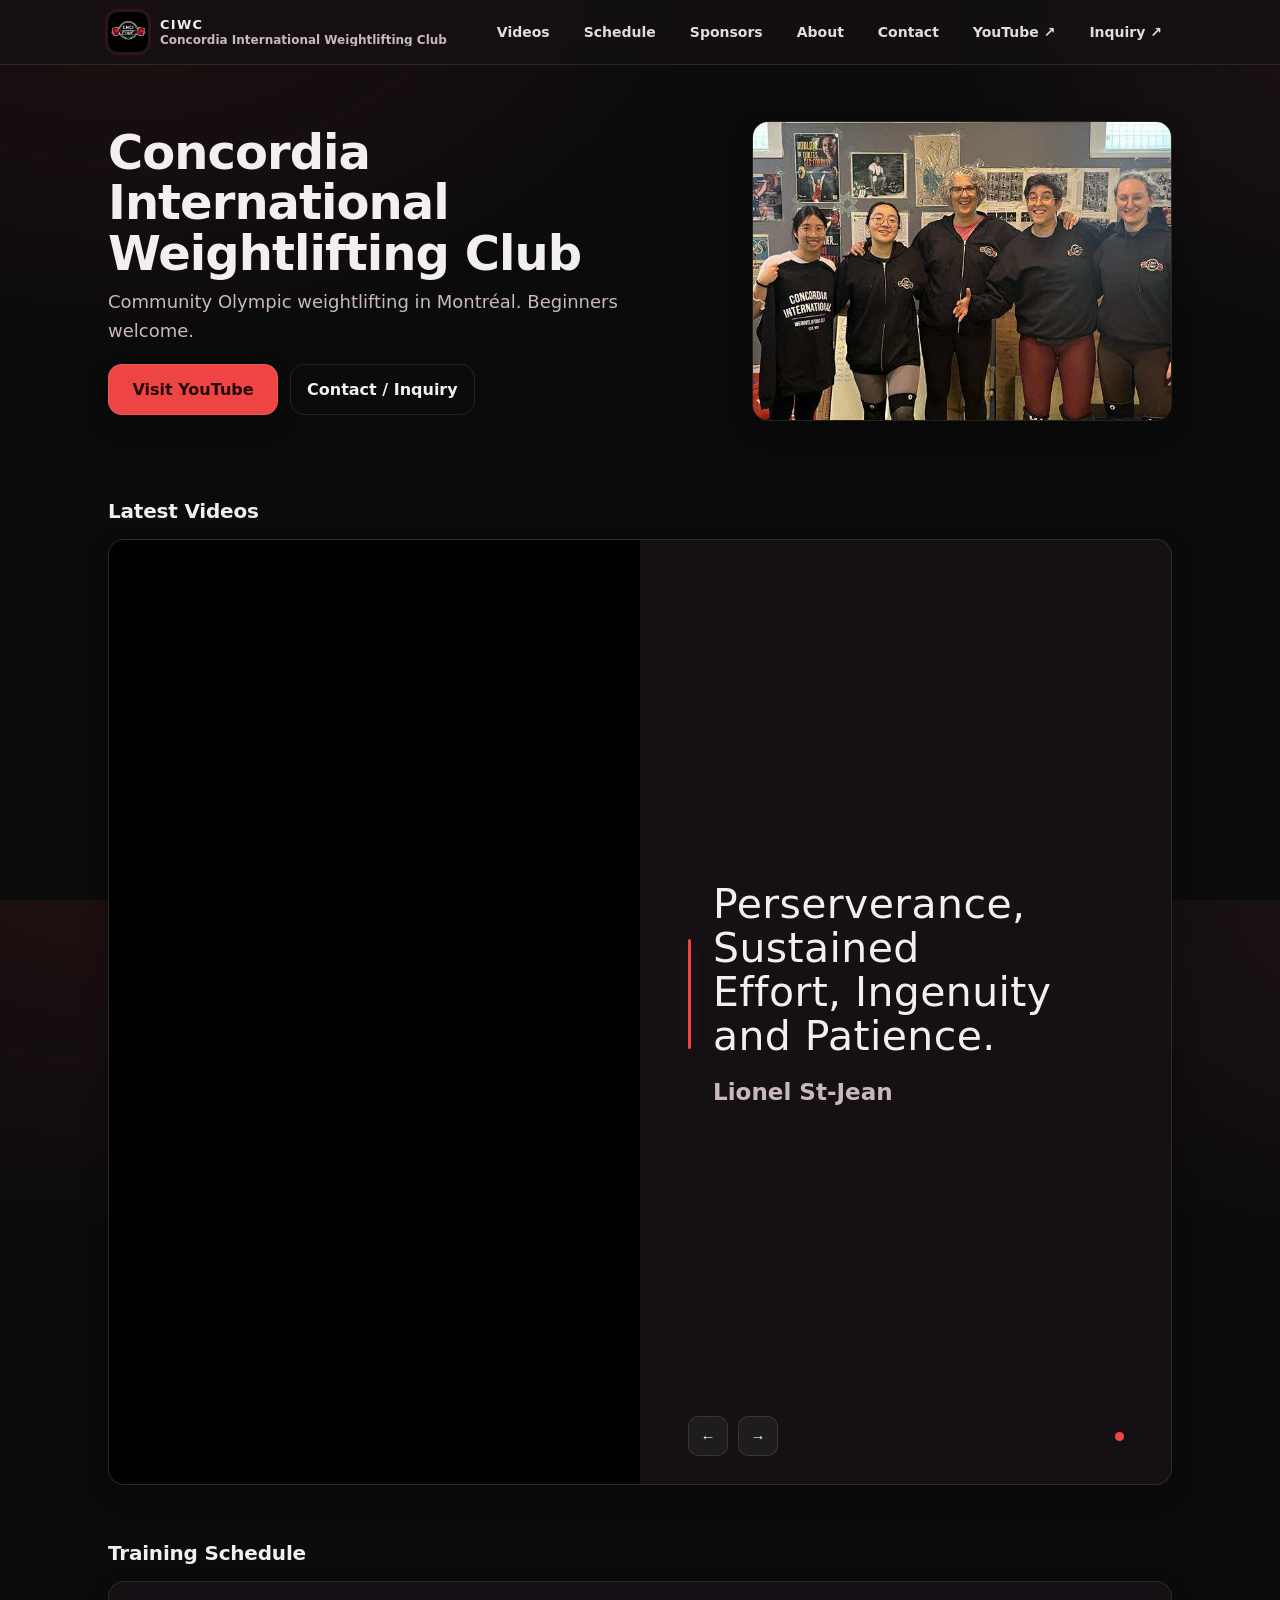
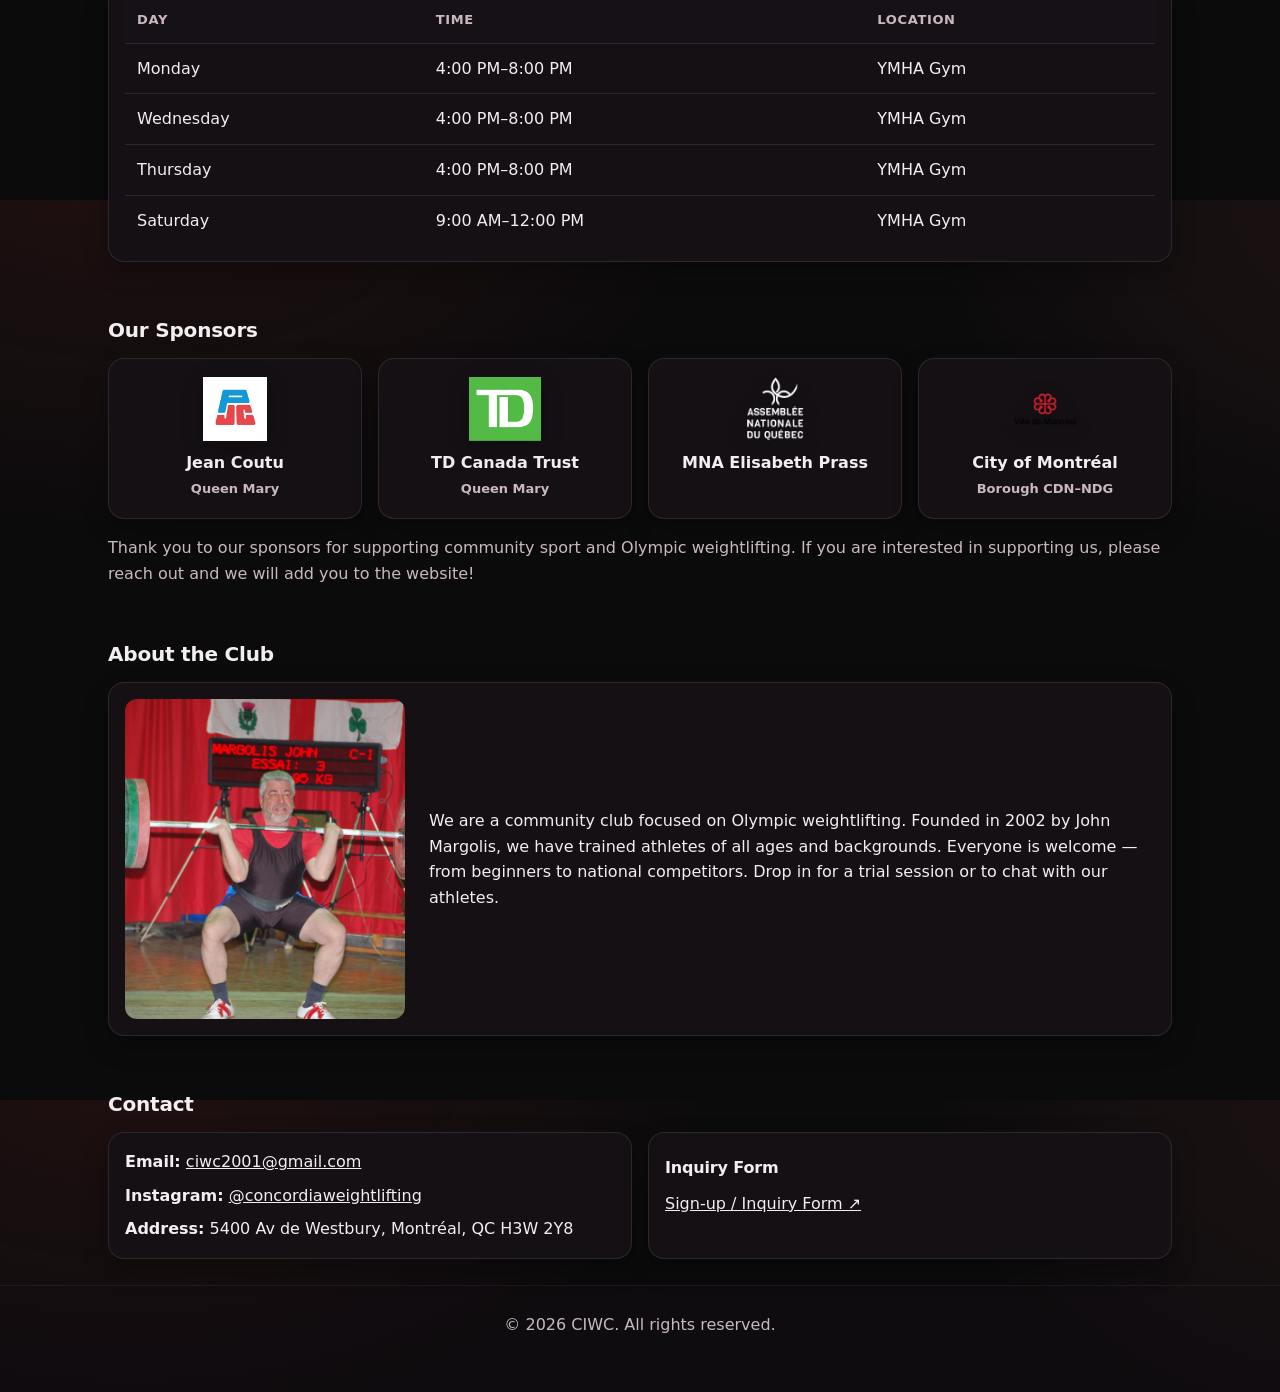
==== commit 8c7a2c64: "added pictures and cleaned UI" ====
--- a/index.html
+++ b/index.html
@@ -57,12 +57,17 @@
   </header>
 
   <section class="hero">
-    <div class="container">
-      <h1 id="hero-title">Concordia International Weightlifting Club</h1>
-      <p>Community Olympic weightlifting in Montréal. Beginners welcome.</p>
-      <div class="cta">
-        <a class="btn" data-channel-link href="#">Visit YouTube</a>
-        <a class="btn ghost" data-inquiry-link href="inquiry/">Contact / Inquiry</a>
+    <div class="container hero-inner">
+      <div class="hero-text">
+        <h1 id="hero-title">Concordia International Weightlifting Club</h1>
+        <p>Community Olympic weightlifting in Montréal. Beginners welcome.</p>
+        <div class="cta">
+          <a class="btn" data-channel-link href="#">Visit YouTube</a>
+          <a class="btn ghost" data-inquiry-link href="inquiry/">Contact / Inquiry</a>
+        </div>
+      </div>
+      <div class="hero-photo">
+        <img src="images/group photo.jpg" alt="CIWC members" />
       </div>
     </div>
   </section>
@@ -138,7 +143,8 @@
 
     <section id="about">
       <h2>About the Club</h2>
-      <div class="card">
+      <div class="card about-card">
+        <img src="images/john-cj.JPG" alt="Club members" class="about-photo" />
         <p>
           We are a community club focused on Olympic weightlifting. Founded in 2002 by John Margolis,
           we have trained athletes of all ages and backgrounds. Everyone is welcome — from beginners to
--- a/style.css
+++ b/style.css
@@ -174,20 +174,57 @@
 }
 
 /* ── Hero ─────────────────────────────────────────────── */
-.hero { padding: 56px 0 22px; text-align: center; }
+.hero { padding: 56px 0 48px; }
+
+.hero-inner {
+  display: flex;
+  align-items: center;
+  gap: 48px;
+}
+
+.hero-text {
+  flex: 1;
+  min-width: 0;
+}
+
+.hero-photo {
+  flex: 0 0 420px;
+  height: 300px;
+  border-radius: var(--radius);
+  overflow: hidden;
+  box-shadow: var(--shadow);
+  border: 1px solid var(--border);
+}
+
+.hero-photo img {
+  width: 100%;
+  height: 100%;
+  object-fit: cover;
+  object-position: 55% 40%;
+  transform: scale(1.9);
+  transform-origin: 55% 40%;
+}
 
 .hero h1 {
   margin: 0 0 10px;
-  font-size: clamp(28px, 6vw, 52px);
+  font-size: clamp(28px, 4vw, 48px);
   line-height: 1.05;
   letter-spacing: -0.02em;
 }
 
 .hero p {
-  margin: 0 auto 18px;
-  max-width: 760px;
+  margin: 0 0 18px;
   color: var(--muted);
-  font-size: clamp(14px, 2.6vw, 18px);
+  font-size: clamp(14px, 2vw, 18px);
+}
+
+.hero .cta { justify-content: flex-start; }
+
+@media (max-width: 860px) {
+  .hero-inner { flex-direction: column; gap: 28px; }
+  .hero-text { text-align: center; }
+  .hero .cta { justify-content: center; }
+  .hero-photo { flex: none; width: 100%; height: 240px; }
 }
 
 .cta {
@@ -467,6 +504,27 @@
 .sponsor-name { margin: 0; font-weight: 900; line-height: 1.25; }
 .sponsor-note { margin: 6px 0 0; color: var(--muted); font-weight: 800; font-size: 13px; }
 .sponsors-note { color: var(--muted); margin: 0; }
+
+/* ── About ────────────────────────────────────────────── */
+.about-card {
+  display: flex;
+  gap: 24px;
+  align-items: center;
+}
+
+.about-photo {
+  width: 280px;
+  height: 320px;
+  object-fit: cover;
+  object-position: top;
+  border-radius: 12px;
+  flex-shrink: 0;
+}
+
+@media (max-width: 600px) {
+  .about-card { flex-direction: column; }
+  .about-photo { width: 100%; height: 220px; }
+}
 
 /* ── Contact ──────────────────────────────────────────── */
 .grid { display: grid; gap: 16px; }
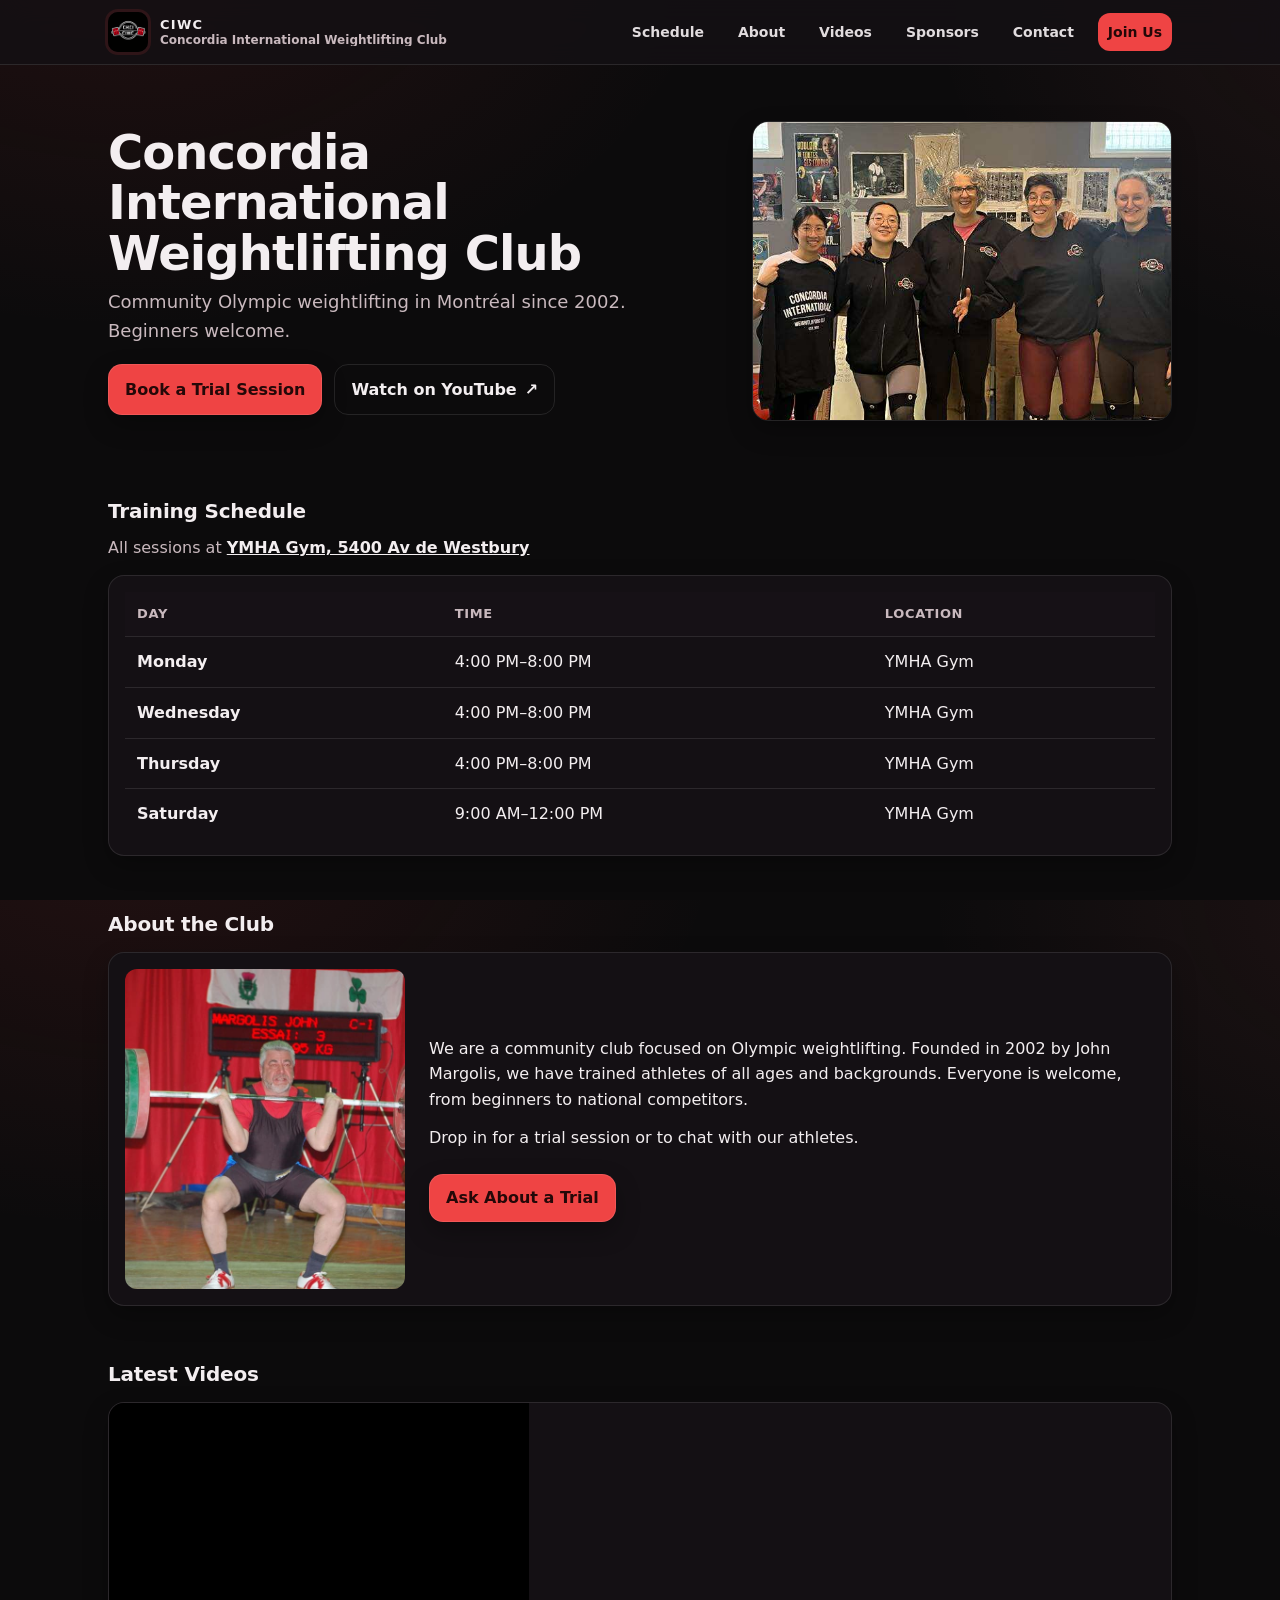
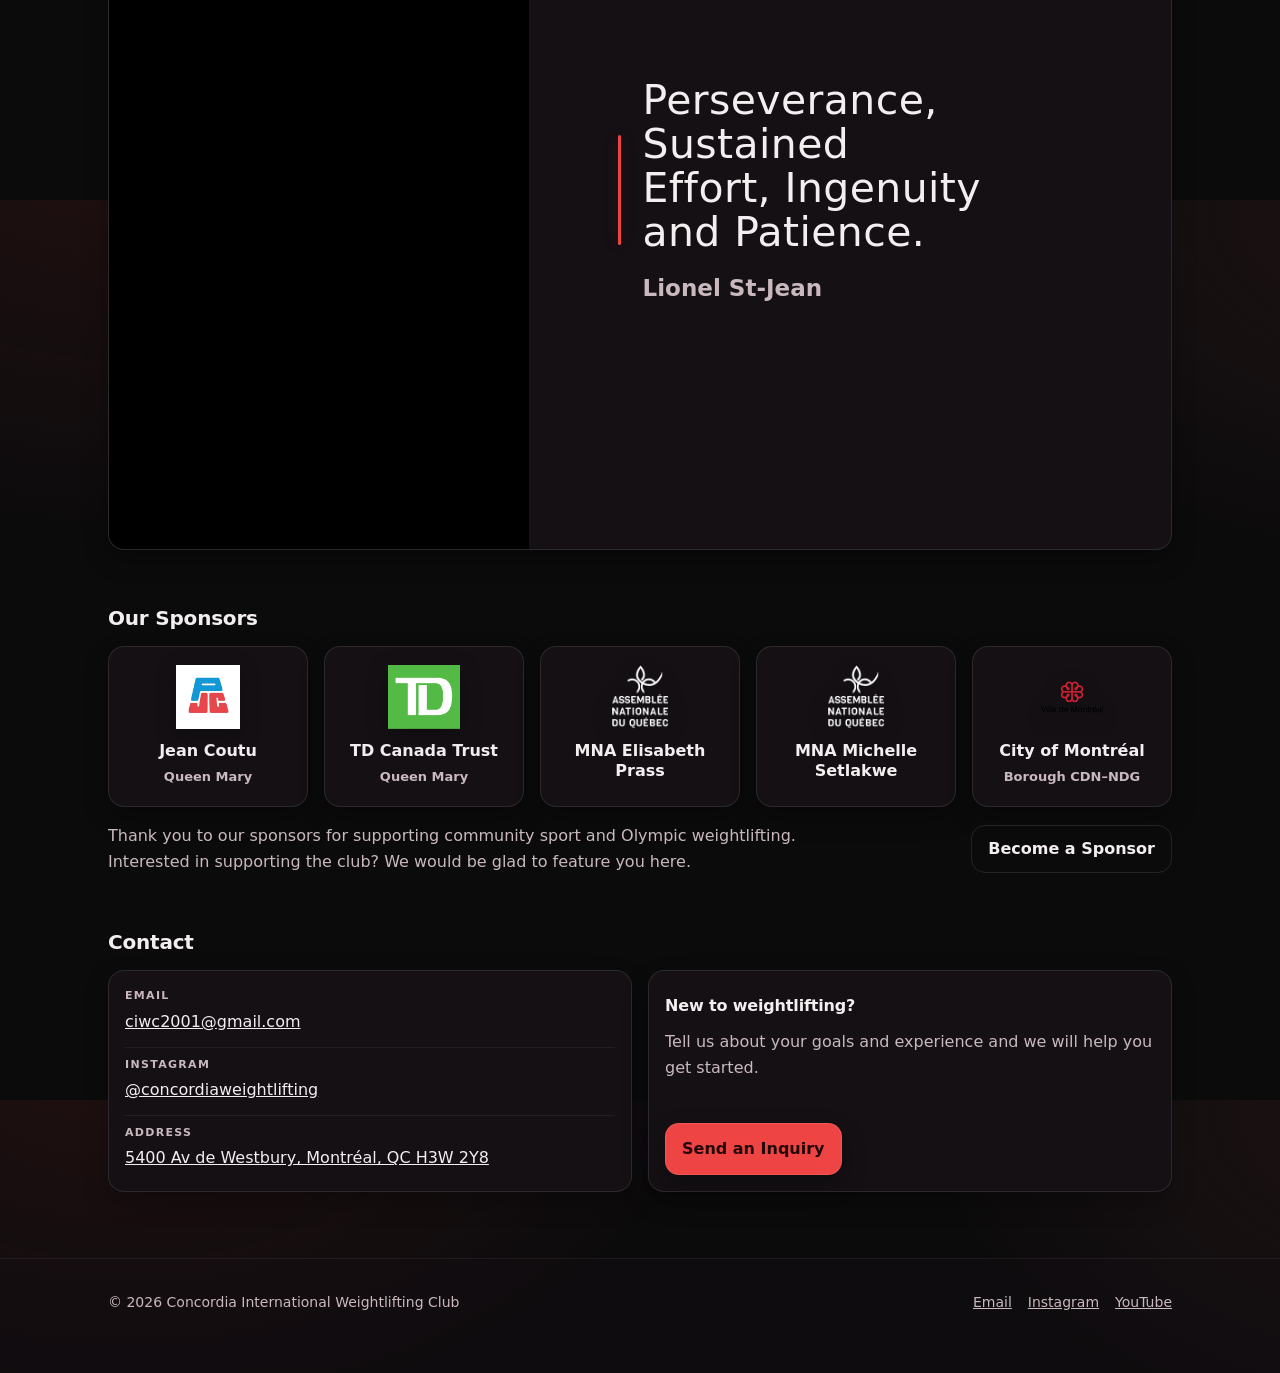
==== commit 42cd09e8: "Polish pass: README, phone layout, form validation, image cleanup - README rewrite with screenshots," ====
--- a/index.html
+++ b/index.html
@@ -1,181 +1,215 @@
-<!doctype html>
-<html lang="en">
-<head>
-  <meta charset="utf-8" />
-  <meta name="viewport" content="width=device-width, initial-scale=1, viewport-fit=cover" />
-
-  <title>CIWC</title>
-  <meta name="description" content="Concordia International Weightlifting Club (CIWC) — schedule, sponsors, contact, and latest videos." />
-  <meta name="theme-color" content="#ef4444" />
-
-  <meta name="apple-mobile-web-app-capable" content="yes" />
-  <meta name="apple-mobile-web-app-status-bar-style" content="black-translucent" />
-  <meta name="apple-mobile-web-app-title" content="CIWC" />
-  <meta name="application-name" content="CIWC" />
-
-  <meta property="og:title" content="CIWC" />
-  <meta property="og:description" content="Schedule, sponsors, contact, and latest videos." />
-  <meta property="og:type" content="website" />
-  <meta property="og:image" content="images/logo_mobile.png" />
-
-  <link rel="apple-touch-icon" sizes="180x180" href="images/logo_mobile.png" />
-  <link rel="icon" type="image/png" sizes="32x32" href="images/logo_mobile.png" />
-
-  <link rel="preconnect" href="https://www.youtube.com" crossorigin />
-  <link rel="preconnect" href="https://i.ytimg.com" crossorigin />
-
-  <link rel="stylesheet" href="style.css" />
-</head>
-
-<body>
-  <a class="skip" href="#main">Skip to content</a>
-
-  <header class="site">
-    <div class="container nav">
-      <a class="brand" href="./" aria-label="Home">
-        <img src="images/logo_mobile.png" alt="CIWC logo" />
-        <span class="brand-text">
-          <span id="brand-title" class="brand-title">CIWC</span>
-          <span id="brand-sub" class="brand-sub">Concordia International Weightlifting Club</span>
-        </span>
-      </a>
-
-      <button id="menu-btn" class="menu-btn" type="button" aria-label="Open menu" aria-expanded="false" aria-controls="site-nav">
-        ☰ <span class="sr-only">Menu</span>
-      </button>
-
-      <nav id="site-nav" class="links" data-open="false" aria-label="Primary">
-        <a href="#videos">Videos</a>
-        <a href="#schedule">Schedule</a>
-        <a href="#sponsors">Sponsors</a>
-        <a href="#about">About</a>
-        <a href="#contact">Contact</a>
-        <a data-channel-link href="#">YouTube ↗</a>
-        <a data-inquiry-link href="inquiry/">Inquiry ↗</a>
-      </nav>
-    </div>
-  </header>
-
-  <section class="hero">
-    <div class="container hero-inner">
-      <div class="hero-text">
-        <h1 id="hero-title">Concordia International Weightlifting Club</h1>
-        <p>Community Olympic weightlifting in Montréal. Beginners welcome.</p>
-        <div class="cta">
-          <a class="btn" data-channel-link href="#">Visit YouTube</a>
-          <a class="btn ghost" data-inquiry-link href="inquiry/">Contact / Inquiry</a>
-        </div>
-      </div>
-      <div class="hero-photo">
-        <img src="images/group photo.jpg" alt="CIWC members" />
-      </div>
-    </div>
-  </section>
-
-  <main id="main" class="container" tabindex="-1">
-
-    <section id="videos">
-      <h2>Latest Videos</h2>
-      <div class="card videos-card">
-        <div class="videos-inner">
-
-          <div class="video-col">
-            <div class="portrait-frame">
-              <iframe
-                id="playlist-player"
-                title="CIWC YouTube playlist"
-                allowfullscreen
-                allow="accelerometer; autoplay; clipboard-write; encrypted-media; gyroscope; picture-in-picture; web-share"
-                loading="lazy"
-                referrerpolicy="strict-origin-when-cross-origin">
-              </iframe>
-            </div>
-          </div>
-
-          <div class="quote-panel">
-            <div class="quote-display">
-              <div class="quote-bar"></div>
-              <div class="quote-content">
-                <p id="quote-text" class="quote-text"></p>
-                <span id="quote-author" class="quote-author"></span>
-              </div>
-            </div>
-            <div class="quote-controls">
-              <div class="quote-arrows">
-                <button class="arrow-btn" id="quote-prev" aria-label="Previous quote">&#8592;</button>
-                <button class="arrow-btn" id="quote-next" aria-label="Next quote">&#8594;</button>
-              </div>
-              <div id="quote-dots" class="quote-dots" role="tablist" aria-label="Quote navigation"></div>
-            </div>
-          </div>
-
-        </div>
-      </div>
-      <noscript>
-        <div class="card noscript-note">Enable JavaScript to see the video playlist.</div>
-      </noscript>
-    </section>
-
-    <section id="schedule">
-      <h2>Training Schedule</h2>
-      <div class="card" role="region" aria-label="Training schedule">
-        <table class="schedule">
-          <thead>
-            <tr>
-              <th>Day</th>
-              <th>Time</th>
-              <th>Location</th>
-            </tr>
-          </thead>
-          <tbody id="schedule-body"></tbody>
-        </table>
-      </div>
-    </section>
-
-    <section id="sponsors">
-      <h2>Our Sponsors</h2>
-      <div class="sponsor-grid" id="sponsor-grid"></div>
-      <p class="sponsors-note">
-        Thank you to our sponsors for supporting community sport and Olympic weightlifting.
-        If you are interested in supporting us, please reach out and we will add you to the website!
-      </p>
-    </section>
-
-    <section id="about">
-      <h2>About the Club</h2>
-      <div class="card about-card">
-        <img src="images/john-cj.JPG" alt="Club members" class="about-photo" />
-        <p>
-          We are a community club focused on Olympic weightlifting. Founded in 2002 by John Margolis,
-          we have trained athletes of all ages and backgrounds. Everyone is welcome — from beginners to
-          national competitors. Drop in for a trial session or to chat with our athletes.
-        </p>
-      </div>
-    </section>
-
-    <section id="contact">
-      <h2>Contact</h2>
-      <div class="grid contact-grid">
-        <div class="card">
-          <p><strong>Email:</strong> <a id="email-link" href="mailto:">ciwc2001@gmail.com</a></p>
-          <p><strong>Instagram:</strong> <a id="insta-link" href="#" rel="noopener">@concordiaweightlifting</a></p>
-          <p><strong>Address:</strong> <span id="address-text"></span></p>
-        </div>
-        <div class="card">
-          <h3>Inquiry Form</h3>
-          <p><a data-inquiry-link href="inquiry/">Sign-up / Inquiry Form ↗</a></p>
-        </div>
-      </div>
-    </section>
-
-  </main>
-
-  <footer>
-    <div class="container">
-      <p>© <span id="year"></span> CIWC. All rights reserved.</p>
-    </div>
-  </footer>
-
-  <script src="main.js"></script>
-</body>
-</html>+<!doctype html>
+<html lang="en">
+<head>
+  <meta charset="utf-8" />
+  <meta name="viewport" content="width=device-width, initial-scale=1, viewport-fit=cover" />
+
+  <title>CIWC | Olympic Weightlifting Club in Montréal</title>
+  <meta name="description" content="Concordia International Weightlifting Club (CIWC): community Olympic weightlifting in Montréal since 2002. Training schedule, trial sessions, sponsors and contact." />
+  <meta name="theme-color" content="#0c0b0c" />
+  <link rel="canonical" href="https://ciweightlifting.ca/" />
+
+  <meta name="apple-mobile-web-app-capable" content="yes" />
+  <meta name="apple-mobile-web-app-status-bar-style" content="black-translucent" />
+  <meta name="apple-mobile-web-app-title" content="CIWC" />
+  <meta name="application-name" content="CIWC" />
+
+  <meta property="og:title" content="Concordia International Weightlifting Club" />
+  <meta property="og:description" content="Community Olympic weightlifting in Montréal. Beginners welcome." />
+  <meta property="og:type" content="website" />
+  <meta property="og:url" content="https://ciweightlifting.ca/" />
+  <meta property="og:image" content="https://ciweightlifting.ca/images/og-image.jpg" />
+  <meta property="og:image:width" content="1200" />
+  <meta property="og:image:height" content="630" />
+  <meta name="twitter:card" content="summary_large_image" />
+
+  <link rel="icon" type="image/png" sizes="32x32" href="images/favicon-32.png" />
+  <link rel="apple-touch-icon" sizes="180x180" href="images/apple-touch-icon.png" />
+
+  <link rel="preconnect" href="https://www.youtube-nocookie.com" />
+  <link rel="preconnect" href="https://i.ytimg.com" />
+
+  <link rel="stylesheet" href="style.css" />
+</head>
+
+<body>
+  <a class="skip" href="#main">Skip to content</a>
+
+  <header class="site">
+    <div class="container nav">
+      <a class="brand" href="./" aria-label="CIWC home">
+        <img src="images/icon-192.png" alt="" width="40" height="40" />
+        <span class="brand-text">
+          <span id="brand-title" class="brand-title">CIWC</span>
+          <span id="brand-sub" class="brand-sub">Concordia International Weightlifting Club</span>
+        </span>
+      </a>
+
+      <button id="menu-btn" class="menu-btn" type="button" aria-expanded="false" aria-controls="site-nav">
+        <span aria-hidden="true">☰</span> <span class="sr-only">Menu</span>
+      </button>
+
+      <nav id="site-nav" class="links" data-open="false" aria-label="Primary">
+        <a href="#schedule">Schedule</a>
+        <a href="#about">About</a>
+        <a href="#videos">Videos</a>
+        <a href="#sponsors">Sponsors</a>
+        <a href="#contact">Contact</a>
+        <a class="nav-cta" data-inquiry-link href="inquiry/">Join Us</a>
+      </nav>
+    </div>
+  </header>
+
+  <main id="main" tabindex="-1">
+
+    <section class="hero">
+      <div class="container hero-inner">
+        <div class="hero-text">
+          <h1 id="hero-title">Concordia International Weightlifting Club</h1>
+          <p>Community Olympic weightlifting in Montréal since 2002. Beginners welcome.</p>
+          <div class="cta">
+            <a class="btn" data-inquiry-link href="inquiry/">Book a Trial Session</a>
+            <a class="btn ghost" data-channel-link href="https://www.youtube.com/channel/UC3EnVXpZZ2f3pTmMMZJzWLg">Watch on YouTube <span aria-hidden="true">↗</span></a>
+          </div>
+        </div>
+        <div class="hero-photo">
+          <img src="images/group-photo.jpg" alt="CIWC members in club hoodies at the gym" width="1170" height="878" fetchpriority="high" />
+        </div>
+      </div>
+    </section>
+
+    <div class="container">
+
+      <section id="schedule">
+        <h2>Training Schedule</h2>
+        <p class="section-sub">
+          All sessions at <a id="location-link" href="https://www.google.com/maps/search/?api=1&amp;query=5400+Av+de+Westbury+Montr%C3%A9al+QC" target="_blank" rel="noopener noreferrer"><span id="location-text">YMHA Gym, 5400 Av de Westbury</span></a>
+        </p>
+        <div class="card schedule-card">
+          <table class="schedule">
+            <thead>
+              <tr>
+                <th scope="col">Day</th>
+                <th scope="col">Time</th>
+                <th scope="col">Location</th>
+              </tr>
+            </thead>
+            <tbody id="schedule-body"></tbody>
+          </table>
+        </div>
+      </section>
+
+      <section id="about">
+        <h2>About the Club</h2>
+        <div class="card about-card">
+          <img src="images/john-cj.jpg" alt="Club founder John Margolis completing a clean and jerk at a competition" class="about-photo" width="900" height="680" loading="lazy" decoding="async" />
+          <div class="about-text">
+            <p>
+              We are a community club focused on Olympic weightlifting. Founded in 2002 by John Margolis,
+              we have trained athletes of all ages and backgrounds. Everyone is welcome, from beginners to
+              national competitors.
+            </p>
+            <p>Drop in for a trial session or to chat with our athletes.</p>
+            <a class="btn small" data-inquiry-link href="inquiry/">Ask About a Trial</a>
+          </div>
+        </div>
+      </section>
+
+      <section id="videos">
+        <h2>Latest Videos</h2>
+        <div class="card videos-card">
+          <div class="videos-inner">
+
+            <div class="video-col">
+              <div class="portrait-frame">
+                <iframe
+                  id="playlist-player"
+                  title="CIWC YouTube playlist"
+                  allowfullscreen
+                  allow="accelerometer; autoplay; clipboard-write; encrypted-media; gyroscope; picture-in-picture; web-share"
+                  loading="lazy"
+                  referrerpolicy="strict-origin-when-cross-origin">
+                </iframe>
+              </div>
+            </div>
+
+            <div class="quote-panel">
+              <figure class="quote-display">
+                <div class="quote-bar" aria-hidden="true"></div>
+                <div class="quote-content" aria-live="polite">
+                  <blockquote id="quote-text" class="quote-text"></blockquote>
+                  <figcaption id="quote-author" class="quote-author"></figcaption>
+                </div>
+              </figure>
+              <div class="quote-controls" hidden>
+                <div class="quote-arrows">
+                  <button type="button" class="arrow-btn" id="quote-prev" aria-label="Previous quote">&#8592;</button>
+                  <button type="button" class="arrow-btn" id="quote-next" aria-label="Next quote">&#8594;</button>
+                </div>
+                <div id="quote-dots" class="quote-dots" aria-label="Choose a quote"></div>
+              </div>
+            </div>
+
+          </div>
+        </div>
+        <noscript>
+          <div class="card noscript-note">Enable JavaScript to see the video playlist.</div>
+        </noscript>
+      </section>
+
+      <section id="sponsors">
+        <h2>Our Sponsors</h2>
+        <div class="sponsor-grid" id="sponsor-grid"></div>
+        <div class="sponsor-pitch">
+          <p>
+            Thank you to our sponsors for supporting community sport and Olympic weightlifting.
+            Interested in supporting the club? We would be glad to feature you here.
+          </p>
+          <a class="btn ghost small" id="sponsor-link" href="mailto:ciwc2001@gmail.com?subject=Sponsoring%20CIWC">Become a Sponsor</a>
+        </div>
+      </section>
+
+      <section id="contact">
+        <h2>Contact</h2>
+        <div class="grid contact-grid">
+          <div class="card">
+            <ul class="contact-list">
+              <li>
+                <span class="contact-label">Email</span>
+                <a id="email-link" href="mailto:ciwc2001@gmail.com">ciwc2001@gmail.com</a>
+              </li>
+              <li>
+                <span class="contact-label">Instagram</span>
+                <a id="insta-link" href="https://www.instagram.com/concordiaweightlifting/" target="_blank" rel="noopener noreferrer">@concordiaweightlifting</a>
+              </li>
+              <li>
+                <span class="contact-label">Address</span>
+                <a id="address-link" href="https://www.google.com/maps/search/?api=1&amp;query=5400+Av+de+Westbury+Montr%C3%A9al+QC" target="_blank" rel="noopener noreferrer"><span id="address-text">5400 Av de Westbury, Montréal, QC H3W 2Y8</span></a>
+              </li>
+            </ul>
+          </div>
+          <div class="card contact-cta">
+            <h3>New to weightlifting?</h3>
+            <p class="muted">Tell us about your goals and experience and we will help you get started.</p>
+            <a class="btn" data-inquiry-link href="inquiry/">Send an Inquiry</a>
+          </div>
+        </div>
+      </section>
+
+    </div>
+  </main>
+
+  <footer>
+    <div class="container footer-inner">
+      <p>© <span id="year">2026</span> Concordia International Weightlifting Club</p>
+      <p class="footer-links">
+        <a data-email-link href="mailto:ciwc2001@gmail.com">Email</a>
+        <a data-insta-link href="https://www.instagram.com/concordiaweightlifting/" target="_blank" rel="noopener noreferrer">Instagram</a>
+        <a data-channel-link href="https://www.youtube.com/channel/UC3EnVXpZZ2f3pTmMMZJzWLg">YouTube</a>
+      </p>
+    </div>
+  </footer>
+
+  <script src="main.js"></script>
+</body>
+</html>
--- a/style.css
+++ b/style.css
@@ -7,7 +7,7 @@
   --muted: #c9b9be;
   --brand: #ef4444;
   --border: rgba(255, 255, 255, 0.10);
-  --ring: rgba(239, 68, 68, 0.55);
+  --ring: #f87171;
   --shadow: 0 10px 24px rgba(0, 0, 0, 0.28);
   --radius: 16px;
   --container: 1100px;
@@ -173,6 +173,15 @@
   opacity: 1;
 }
 
+nav.links a[aria-current="page"] { opacity: 1; background: rgba(255, 255, 255, 0.06); }
+
+nav.links a.nav-cta {
+  background: var(--brand);
+  color: #240808;
+  opacity: 1;
+}
+nav.links a.nav-cta:hover { background: var(--brand); filter: brightness(1.05); }
+
 /* ── Hero ─────────────────────────────────────────────── */
 .hero { padding: 56px 0 48px; }
 
@@ -254,12 +263,18 @@
 .btn:hover { text-decoration: none; filter: brightness(1.05); }
 .btn.ghost { background: transparent; color: var(--text); box-shadow: none; }
 .btn.ghost:hover { background: rgba(255, 255, 255, 0.05); filter: none; }
+.btn.small { min-width: 0; padding: 10px 16px; }
 
 /* ── Sections ─────────────────────────────────────────── */
 main { padding-bottom: 40px; }
 section { padding: 26px 0; }
 h2 { margin: 0 0 12px; font-size: 20px; letter-spacing: -0.01em; }
 h3 { margin: 6px 0 10px; font-size: 16px; letter-spacing: -0.01em; }
+
+section[id] { scroll-margin-top: calc(var(--header-h) + 8px); }
+
+.section-sub { margin: -4px 0 14px; color: var(--muted); }
+.section-sub a { color: var(--text); font-weight: 700; }
 
 .card {
   background: var(--surface);
@@ -277,26 +292,21 @@
 
 .videos-inner {
   display: grid;
-  grid-template-columns: minmax(0, 1fr) minmax(0, 1fr);
-  min-height: 560px;
+  grid-template-columns: minmax(0, 420px) minmax(0, 1fr);
 }
 
 .video-col {
   background: #000;
   display: flex;
   align-items: stretch;
+  justify-content: center;
 }
 
 .portrait-frame {
   width: 100%;
+  aspect-ratio: 9 / 16;
   position: relative;
   overflow: hidden;
-}
-
-.portrait-frame::before {
-  content: '';
-  display: block;
-  padding-top: 177.78%;
 }
 
 .portrait-frame iframe {
@@ -319,6 +329,7 @@
 }
 
 .quote-display {
+  margin: 0;
   flex: 1;
   display: flex;
   align-items: center;
@@ -406,23 +417,33 @@
   align-items: center;
 }
 
+.quote-controls[hidden] { display: none; }
+
+/* 24px hit area with a small visible dot inside */
 .quote-dot {
+  width: 24px;
+  height: 24px;
+  border-radius: 50%;
+  cursor: pointer;
+  background: transparent;
+  border: none;
+  padding: 0;
+  display: grid;
+  place-items: center;
+}
+
+.quote-dot::after {
+  content: '';
   width: 7px;
   height: 7px;
   border-radius: 50%;
-  cursor: pointer;
   background: rgba(255, 255, 255, 0.22);
-  border: none;
-  padding: 0;
-  transition: background 0.25s ease, transform 0.2s ease, opacity 0.2s ease;
-}
-
-.quote-dot:hover {
-  opacity: 0.9;
-  transform: scale(1.15);
-}
-
-.quote-dot.active {
+  transition: background 0.25s ease, transform 0.2s ease;
+}
+
+.quote-dot:hover::after { transform: scale(1.15); background: rgba(255, 255, 255, 0.4); }
+
+.quote-dot.active::after {
   background: var(--brand);
   transform: scale(1.3);
 }
@@ -468,13 +489,14 @@
   letter-spacing: 0.05em;
 }
 
+table.schedule tbody th { font-weight: 800; }
 table.schedule tbody tr { border-bottom: 1px solid var(--border); }
 table.schedule tbody tr:last-child { border-bottom: none; }
 
 /* ── Sponsors ─────────────────────────────────────────── */
 .sponsor-grid {
   display: grid;
-  grid-template-columns: repeat(4, minmax(0, 1fr));
+  grid-template-columns: repeat(auto-fit, minmax(180px, 1fr));
   gap: 16px;
   margin-bottom: 16px;
 }
@@ -503,7 +525,16 @@
 
 .sponsor-name { margin: 0; font-weight: 900; line-height: 1.25; }
 .sponsor-note { margin: 6px 0 0; color: var(--muted); font-weight: 800; font-size: 13px; }
-.sponsors-note { color: var(--muted); margin: 0; }
+
+.sponsor-pitch {
+  display: flex;
+  align-items: center;
+  justify-content: space-between;
+  gap: 16px;
+  color: var(--muted);
+}
+.sponsor-pitch p { margin: 0; max-width: 70ch; }
+.sponsor-pitch .btn { flex-shrink: 0; }
 
 /* ── About ────────────────────────────────────────────── */
 .about-card {
@@ -521,14 +552,40 @@
   flex-shrink: 0;
 }
 
+.about-text { display: flex; flex-direction: column; align-items: flex-start; gap: 4px; }
+.about-text .btn { margin-top: 12px; }
+
 @media (max-width: 600px) {
   .about-card { flex-direction: column; }
-  .about-photo { width: 100%; height: 220px; }
+  .about-photo { width: 100%; height: 240px; object-position: center 20%; }
 }
 
 /* ── Contact ──────────────────────────────────────────── */
 .grid { display: grid; gap: 16px; }
 .contact-grid { grid-template-columns: repeat(2, minmax(0, 1fr)); }
+
+.contact-list { list-style: none; margin: 0; padding: 0; }
+.contact-list li {
+  display: flex;
+  flex-direction: column;
+  padding: 8px 0;
+  border-bottom: 1px solid rgba(255, 255, 255, 0.06);
+}
+.contact-list li:first-child { padding-top: 0; }
+.contact-list li:last-child { border-bottom: none; padding-bottom: 0; }
+.contact-list a { padding: 4px 0; overflow-wrap: anywhere; }
+
+.contact-label {
+  color: var(--muted);
+  font-size: 11px;
+  font-weight: 900;
+  letter-spacing: 0.12em;
+  text-transform: uppercase;
+}
+
+.contact-cta { display: flex; flex-direction: column; align-items: flex-start; }
+.contact-cta .btn { margin-top: auto; }
+.contact-cta p { margin-bottom: 14px; }
 
 /* ── Footer ───────────────────────────────────────────── */
 footer {
@@ -540,6 +597,30 @@
 }
 
 footer p { margin: 0; }
+
+.footer-inner {
+  display: flex;
+  flex-wrap: wrap;
+  justify-content: space-between;
+  align-items: center;
+  gap: 8px 24px;
+  font-size: 14px;
+}
+
+.footer-links { display: flex; gap: 4px 16px; flex-wrap: wrap; }
+.footer-links a { padding: 6px 0; }
+
+/* ── 404 ──────────────────────────────────────────────── */
+.not-found { padding: 72px var(--px) 96px; text-align: center; }
+.not-found h1 { margin: 0 0 8px; font-size: clamp(28px, 5vw, 40px); letter-spacing: -0.02em; }
+.not-found .muted { margin-bottom: 24px; }
+.not-found-code {
+  margin: 0;
+  color: var(--brand);
+  font-weight: 900;
+  font-size: 14px;
+  letter-spacing: 0.2em;
+}
 
 /* ── Accessibility ────────────────────────────────────── */
 .sr-only {
@@ -555,9 +636,6 @@
 }
 
 /* ── Responsive ───────────────────────────────────────── */
-@media (max-width: 1000px) {
-  .sponsor-grid { grid-template-columns: repeat(2, minmax(0, 1fr)); }
-}
 
 @media (max-width: 860px) {
   :root { --px: 16px; }
@@ -582,58 +660,65 @@
   nav.links[data-open="true"] { display: flex; }
   nav.links a { background: rgba(255,255,255,.04); padding: 12px; }
 
+  /* Short navs (inquiry, 404) stay inline instead of using the menu */
+  nav.links.links-inline {
+    display: flex;
+    position: static;
+    flex-direction: row;
+    gap: 6px;
+    padding: 0;
+    border: 0;
+    background: none;
+    box-shadow: none;
+    backdrop-filter: none;
+  }
+  nav.links.links-inline a { background: transparent; padding: 8px 10px; }
+  nav.links.links-inline a[aria-current="page"] { background: rgba(255,255,255,.06); }
+
   .brand-sub { max-width: 26ch; }
 
   .videos-inner { grid-template-columns: 1fr; }
-  .quote-panel { padding: 24px 20px; min-height: unset; }
+  /* Keep the 9:16 player from filling more than one screen */
+  .portrait-frame { width: auto; height: min(70svh, 560px); }
+  .quote-panel { padding: 28px 20px 24px; min-height: unset; }
+  .quote-text { font-size: clamp(1.6rem, 6.5vw, 2.2rem); }
+  .quote-author { font-size: 1.05rem; }
+  .quote-bar { height: 72px; }
 
   .contact-grid { grid-template-columns: 1fr; }
 }
 
 @media (max-width: 700px) {
-  table.schedule { border-collapse: separate; border-spacing: 0 10px; }
-  table.schedule thead { display: none; }
-  table.schedule,
-  table.schedule tbody,
-  table.schedule tr,
-  table.schedule td { display: block; width: 100%; }
-  table.schedule tbody tr {
-    border: 1px solid var(--border);
-    background: rgba(255,255,255,.02);
-    border-radius: var(--radius);
-    overflow: hidden;
-  }
-  table.schedule td {
-    border-bottom: 1px solid rgba(255,255,255,.06);
-    padding: 12px 14px;
-    display: flex;
-    align-items: flex-start;
-    justify-content: space-between;
-    gap: 14px;
-  }
-  table.schedule td:last-child { border-bottom: none; }
-  table.schedule td::before {
-    content: attr(data-label);
-    color: var(--muted);
-    font-weight: 900;
-    letter-spacing: 0.12em;
-    text-transform: uppercase;
-    font-size: 11px;
-    max-width: 40%;
-  }
-  table.schedule td span {
-    font-weight: 900;
-    text-align: right;
-    flex: 1 1 auto;
-  }
+  /* One compact row per day; location is stated above the table */
+  table.schedule thead,
+  table.schedule .sched-loc { display: none; }
+  table.schedule th,
+  table.schedule td { padding: 14px 4px; }
+  table.schedule .sched-time { text-align: right; font-weight: 700; white-space: nowrap; }
+  .schedule-card { padding: 4px 14px; }
 }
 
 @media (max-width: 600px) {
-  .sponsor-grid { grid-template-columns: 1fr; }
+  .sponsor-grid { grid-template-columns: repeat(2, minmax(0, 1fr)); gap: 12px; }
+  .sponsor-card { padding: 14px 10px; }
+  .sponsor-card:last-child:nth-child(odd) { grid-column: 1 / -1; }
+  .sponsor-logo { height: 48px; margin-bottom: 10px; }
+  .sponsor-name { font-size: 14px; }
+  .sponsor-pitch { flex-direction: column; align-items: stretch; text-align: center; }
+  .footer-inner { flex-direction: column; justify-content: center; }
 }
 
 @media (max-width: 520px) {
   .hero { padding: 36px 0 16px; }
   .cta { flex-direction: column; align-items: stretch; }
   .btn { width: 100%; min-width: 0; }
+}
+
+@media (max-width: 480px) {
+  .brand-sub { display: none; }
+  .brand-title { font-size: 15px; }
+}
+
+@media (max-width: 340px) {
+  .sponsor-grid { grid-template-columns: 1fr; }
 }
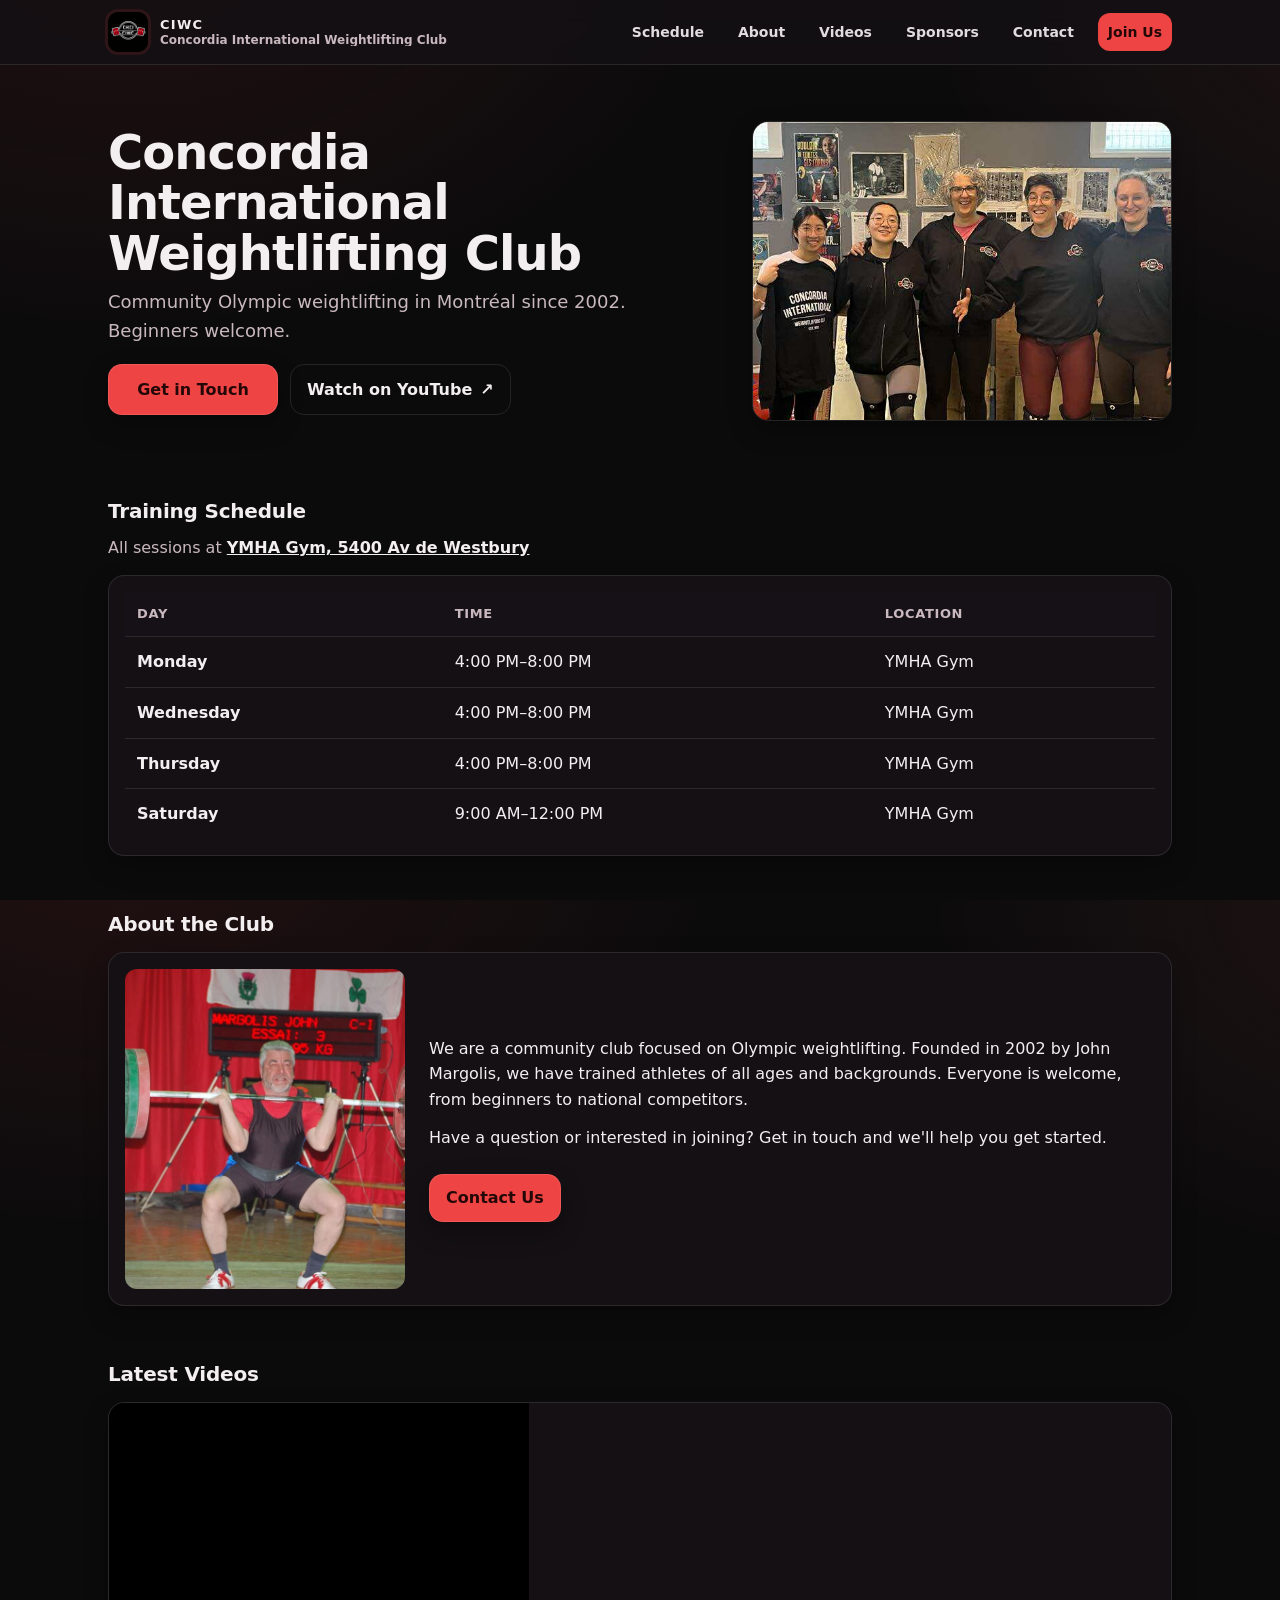
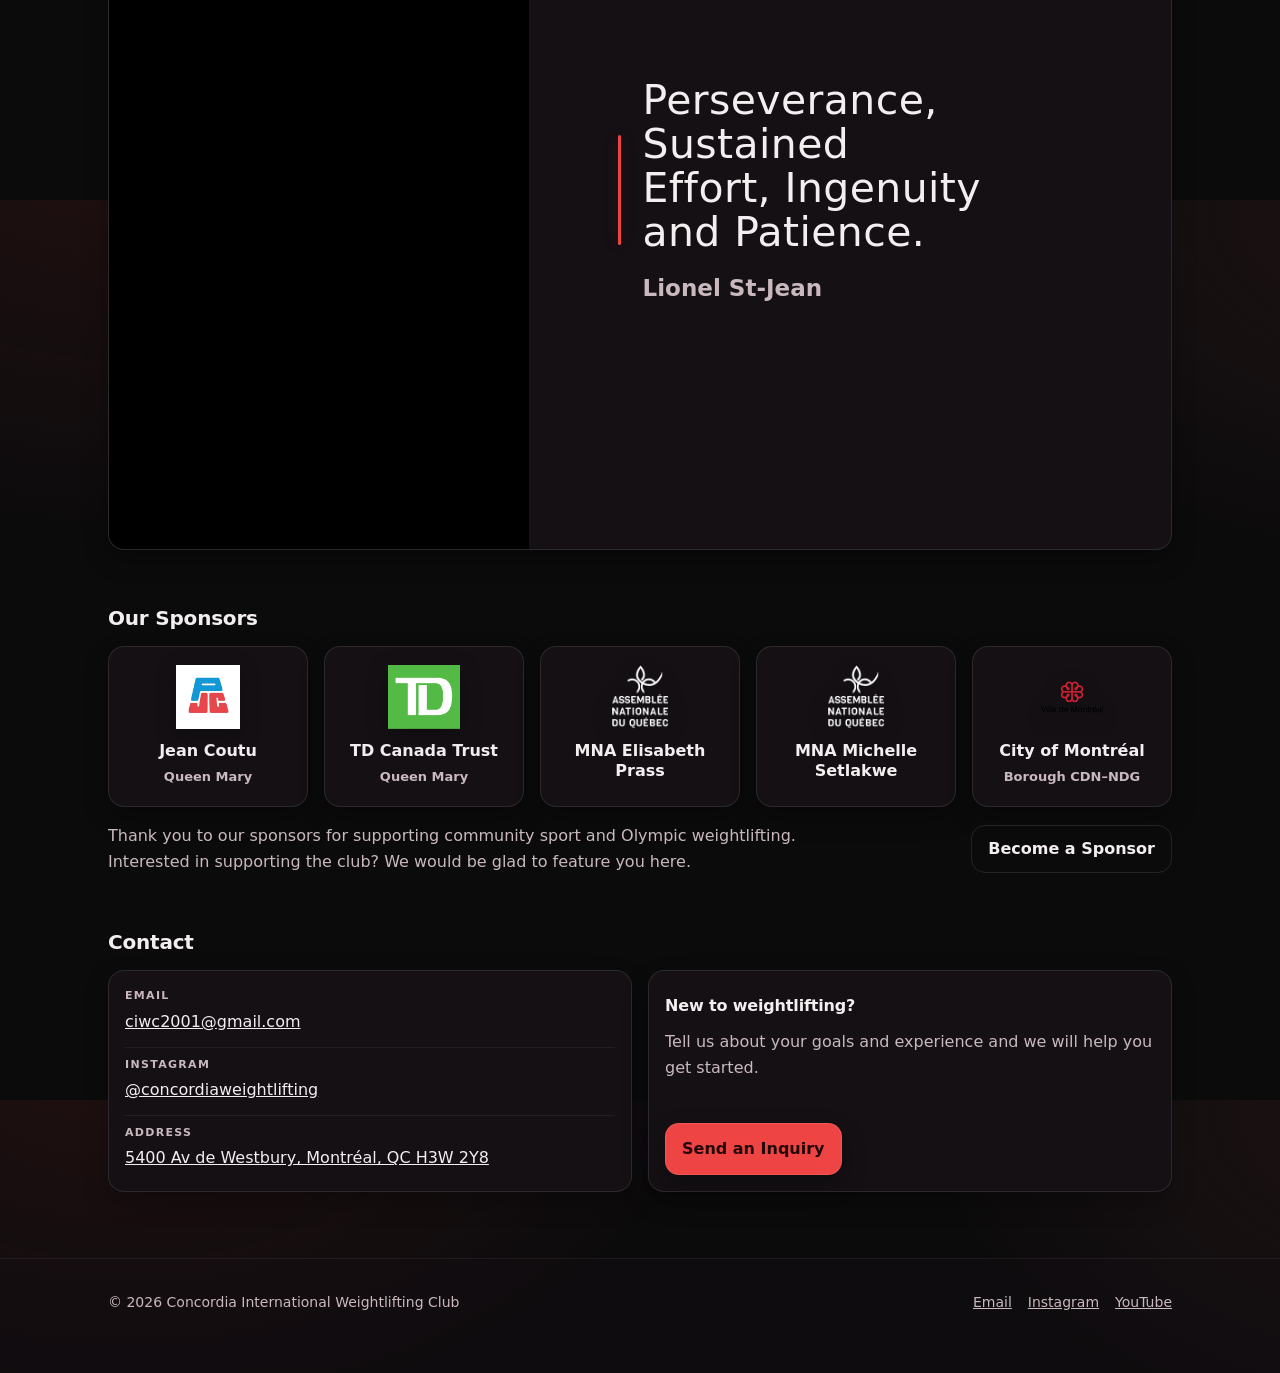
==== commit c0aacbb8: "Remove trial-session wording; calls to action say Get in Touch The club doesn't offer trial sessions" ====
--- a/index.html
+++ b/index.html
@@ -5,7 +5,7 @@
   <meta name="viewport" content="width=device-width, initial-scale=1, viewport-fit=cover" />
 
   <title>CIWC | Olympic Weightlifting Club in Montréal</title>
-  <meta name="description" content="Concordia International Weightlifting Club (CIWC): community Olympic weightlifting in Montréal since 2002. Training schedule, trial sessions, sponsors and contact." />
+  <meta name="description" content="Concordia International Weightlifting Club (CIWC): community Olympic weightlifting in Montréal since 2002. Training schedule, sponsors and contact." />
   <meta name="theme-color" content="#0c0b0c" />
   <link rel="canonical" href="https://ciweightlifting.ca/" />
 
@@ -68,7 +68,7 @@
           <h1 id="hero-title">Concordia International Weightlifting Club</h1>
           <p>Community Olympic weightlifting in Montréal since 2002. Beginners welcome.</p>
           <div class="cta">
-            <a class="btn" data-inquiry-link href="inquiry/">Book a Trial Session</a>
+            <a class="btn" data-inquiry-link href="inquiry/">Get in Touch</a>
             <a class="btn ghost" data-channel-link href="https://www.youtube.com/channel/UC3EnVXpZZ2f3pTmMMZJzWLg">Watch on YouTube <span aria-hidden="true">↗</span></a>
           </div>
         </div>
@@ -109,8 +109,8 @@
               we have trained athletes of all ages and backgrounds. Everyone is welcome, from beginners to
               national competitors.
             </p>
-            <p>Drop in for a trial session or to chat with our athletes.</p>
-            <a class="btn small" data-inquiry-link href="inquiry/">Ask About a Trial</a>
+            <p>Have a question or interested in joining? Get in touch and we'll help you get started.</p>
+            <a class="btn small" data-inquiry-link href="inquiry/">Contact Us</a>
           </div>
         </div>
       </section>
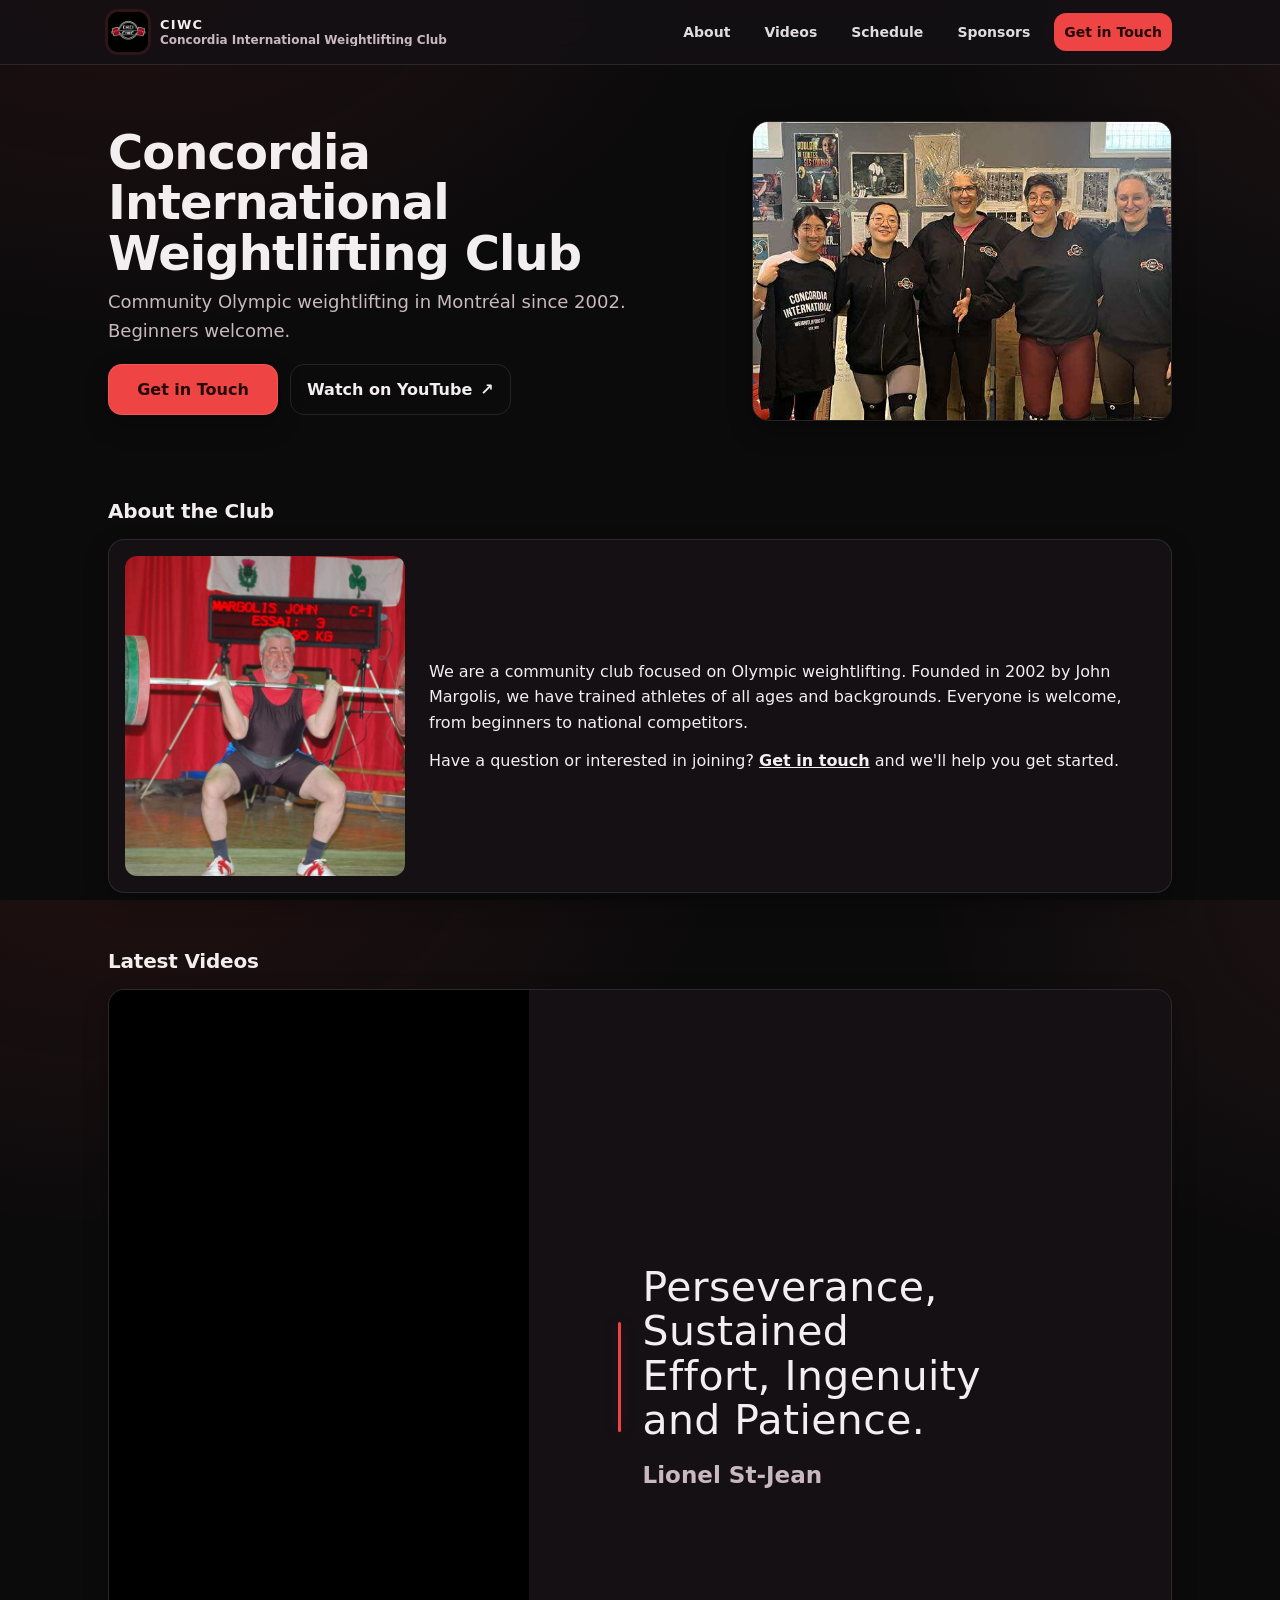
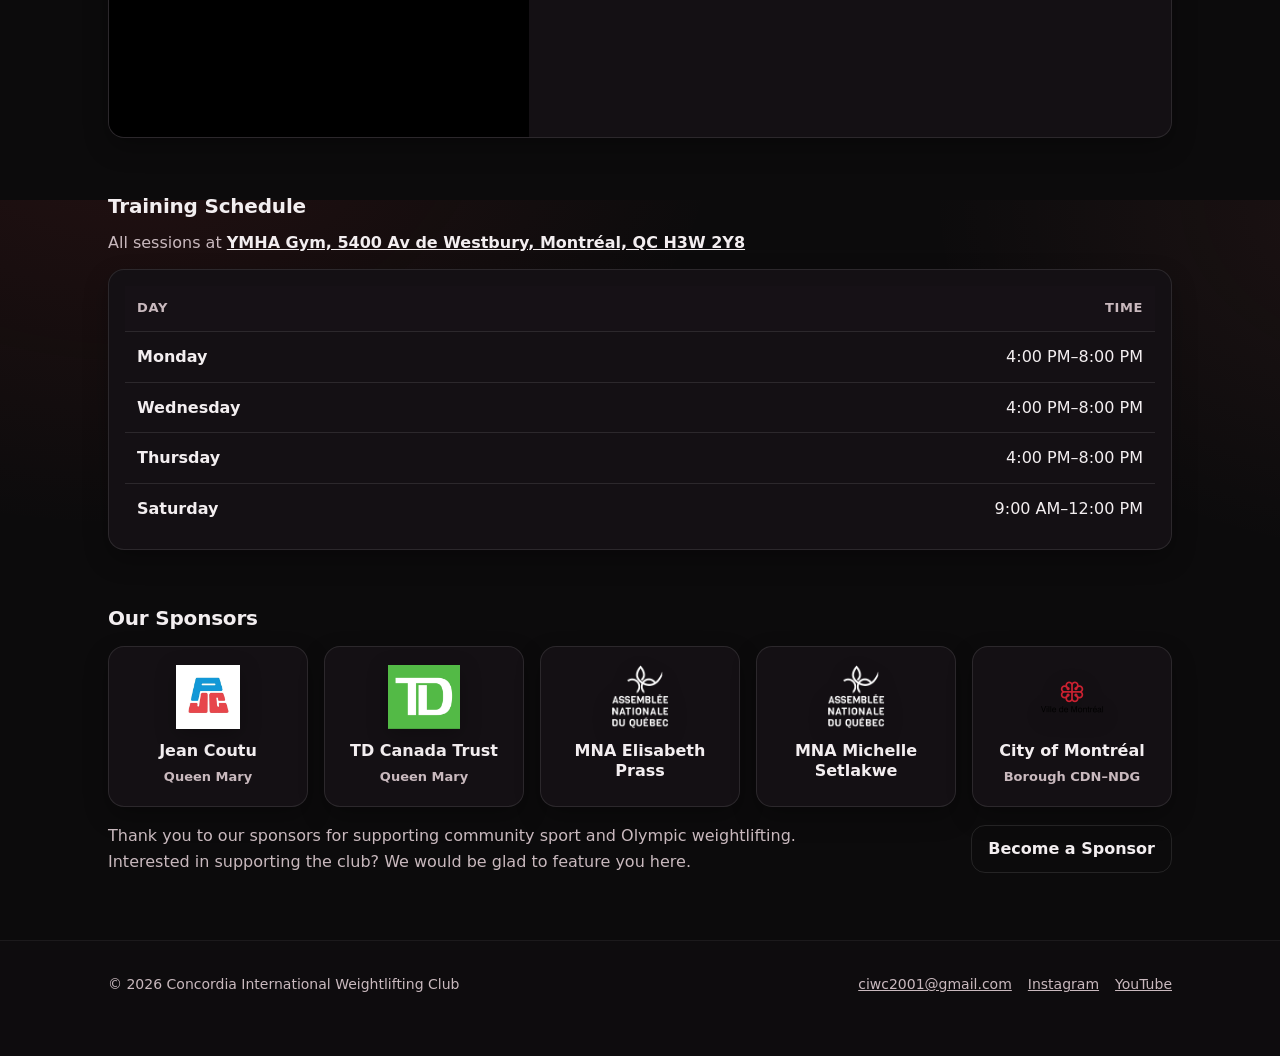
==== commit f34bc787: "Simplify home page: one contact button, no Contact section, new order - Order is now About, Videos, " ====
--- a/index.html
+++ b/index.html
@@ -5,7 +5,7 @@
   <meta name="viewport" content="width=device-width, initial-scale=1, viewport-fit=cover" />
 
   <title>CIWC | Olympic Weightlifting Club in Montréal</title>
-  <meta name="description" content="Concordia International Weightlifting Club (CIWC): community Olympic weightlifting in Montréal since 2002. Training schedule, sponsors and contact." />
+  <meta name="description" content="Concordia International Weightlifting Club (CIWC): community Olympic weightlifting in Montréal since 2002. Training schedule, videos and sponsors." />
   <meta name="theme-color" content="#0c0b0c" />
   <link rel="canonical" href="https://ciweightlifting.ca/" />
 
@@ -50,12 +50,11 @@
       </button>
 
       <nav id="site-nav" class="links" data-open="false" aria-label="Primary">
-        <a href="#schedule">Schedule</a>
         <a href="#about">About</a>
         <a href="#videos">Videos</a>
+        <a href="#schedule">Schedule</a>
         <a href="#sponsors">Sponsors</a>
-        <a href="#contact">Contact</a>
-        <a class="nav-cta" data-inquiry-link href="inquiry/">Join Us</a>
+        <a class="nav-cta" data-inquiry-link href="inquiry/">Get in Touch</a>
       </nav>
     </div>
   </header>
@@ -80,25 +79,6 @@
 
     <div class="container">
 
-      <section id="schedule">
-        <h2>Training Schedule</h2>
-        <p class="section-sub">
-          All sessions at <a id="location-link" href="https://www.google.com/maps/search/?api=1&amp;query=5400+Av+de+Westbury+Montr%C3%A9al+QC" target="_blank" rel="noopener noreferrer"><span id="location-text">YMHA Gym, 5400 Av de Westbury</span></a>
-        </p>
-        <div class="card schedule-card">
-          <table class="schedule">
-            <thead>
-              <tr>
-                <th scope="col">Day</th>
-                <th scope="col">Time</th>
-                <th scope="col">Location</th>
-              </tr>
-            </thead>
-            <tbody id="schedule-body"></tbody>
-          </table>
-        </div>
-      </section>
-
       <section id="about">
         <h2>About the Club</h2>
         <div class="card about-card">
@@ -109,8 +89,10 @@
               we have trained athletes of all ages and backgrounds. Everyone is welcome, from beginners to
               national competitors.
             </p>
-            <p>Have a question or interested in joining? Get in touch and we'll help you get started.</p>
-            <a class="btn small" data-inquiry-link href="inquiry/">Contact Us</a>
+            <p>
+              Have a question or interested in joining?
+              <a data-inquiry-link href="inquiry/">Get in touch</a> and we'll help you get started.
+            </p>
           </div>
         </div>
       </section>
@@ -157,6 +139,24 @@
         </noscript>
       </section>
 
+      <section id="schedule">
+        <h2>Training Schedule</h2>
+        <p class="section-sub">
+          All sessions at <a id="location-link" href="https://www.google.com/maps/search/?api=1&amp;query=5400+Av+de+Westbury+Montr%C3%A9al+QC" target="_blank" rel="noopener noreferrer"><span id="location-text">YMHA Gym, 5400 Av de Westbury, Montréal, QC H3W 2Y8</span></a>
+        </p>
+        <div class="card schedule-card">
+          <table class="schedule">
+            <thead>
+              <tr>
+                <th scope="col">Day</th>
+                <th scope="col">Time</th>
+              </tr>
+            </thead>
+            <tbody id="schedule-body"></tbody>
+          </table>
+        </div>
+      </section>
+
       <section id="sponsors">
         <h2>Our Sponsors</h2>
         <div class="sponsor-grid" id="sponsor-grid"></div>
@@ -169,33 +169,6 @@
         </div>
       </section>
 
-      <section id="contact">
-        <h2>Contact</h2>
-        <div class="grid contact-grid">
-          <div class="card">
-            <ul class="contact-list">
-              <li>
-                <span class="contact-label">Email</span>
-                <a id="email-link" href="mailto:ciwc2001@gmail.com">ciwc2001@gmail.com</a>
-              </li>
-              <li>
-                <span class="contact-label">Instagram</span>
-                <a id="insta-link" href="https://www.instagram.com/concordiaweightlifting/" target="_blank" rel="noopener noreferrer">@concordiaweightlifting</a>
-              </li>
-              <li>
-                <span class="contact-label">Address</span>
-                <a id="address-link" href="https://www.google.com/maps/search/?api=1&amp;query=5400+Av+de+Westbury+Montr%C3%A9al+QC" target="_blank" rel="noopener noreferrer"><span id="address-text">5400 Av de Westbury, Montréal, QC H3W 2Y8</span></a>
-              </li>
-            </ul>
-          </div>
-          <div class="card contact-cta">
-            <h3>New to weightlifting?</h3>
-            <p class="muted">Tell us about your goals and experience and we will help you get started.</p>
-            <a class="btn" data-inquiry-link href="inquiry/">Send an Inquiry</a>
-          </div>
-        </div>
-      </section>
-
     </div>
   </main>
 
@@ -203,7 +176,7 @@
     <div class="container footer-inner">
       <p>© <span id="year">2026</span> Concordia International Weightlifting Club</p>
       <p class="footer-links">
-        <a data-email-link href="mailto:ciwc2001@gmail.com">Email</a>
+        <a data-email-link href="mailto:ciwc2001@gmail.com">ciwc2001@gmail.com</a>
         <a data-insta-link href="https://www.instagram.com/concordiaweightlifting/" target="_blank" rel="noopener noreferrer">Instagram</a>
         <a data-channel-link href="https://www.youtube.com/channel/UC3EnVXpZZ2f3pTmMMZJzWLg">YouTube</a>
       </p>
--- a/style.css
+++ b/style.css
@@ -490,6 +490,8 @@
 }
 
 table.schedule tbody th { font-weight: 800; }
+table.schedule .sched-time,
+table.schedule thead th:last-child { text-align: right; }
 table.schedule tbody tr { border-bottom: 1px solid var(--border); }
 table.schedule tbody tr:last-child { border-bottom: none; }
 
@@ -552,40 +554,13 @@
   flex-shrink: 0;
 }
 
-.about-text { display: flex; flex-direction: column; align-items: flex-start; gap: 4px; }
-.about-text .btn { margin-top: 12px; }
+.about-text { display: flex; flex-direction: column; gap: 4px; }
+.about-text a { color: var(--text); font-weight: 700; }
 
 @media (max-width: 600px) {
   .about-card { flex-direction: column; }
   .about-photo { width: 100%; height: 240px; object-position: center 20%; }
 }
-
-/* ── Contact ──────────────────────────────────────────── */
-.grid { display: grid; gap: 16px; }
-.contact-grid { grid-template-columns: repeat(2, minmax(0, 1fr)); }
-
-.contact-list { list-style: none; margin: 0; padding: 0; }
-.contact-list li {
-  display: flex;
-  flex-direction: column;
-  padding: 8px 0;
-  border-bottom: 1px solid rgba(255, 255, 255, 0.06);
-}
-.contact-list li:first-child { padding-top: 0; }
-.contact-list li:last-child { border-bottom: none; padding-bottom: 0; }
-.contact-list a { padding: 4px 0; overflow-wrap: anywhere; }
-
-.contact-label {
-  color: var(--muted);
-  font-size: 11px;
-  font-weight: 900;
-  letter-spacing: 0.12em;
-  text-transform: uppercase;
-}
-
-.contact-cta { display: flex; flex-direction: column; align-items: flex-start; }
-.contact-cta .btn { margin-top: auto; }
-.contact-cta p { margin-bottom: 14px; }
 
 /* ── Footer ───────────────────────────────────────────── */
 footer {
@@ -685,16 +660,14 @@
   .quote-author { font-size: 1.05rem; }
   .quote-bar { height: 72px; }
 
-  .contact-grid { grid-template-columns: 1fr; }
 }
 
 @media (max-width: 700px) {
   /* One compact row per day; location is stated above the table */
-  table.schedule thead,
-  table.schedule .sched-loc { display: none; }
+  table.schedule thead { display: none; }
   table.schedule th,
   table.schedule td { padding: 14px 4px; }
-  table.schedule .sched-time { text-align: right; font-weight: 700; white-space: nowrap; }
+  table.schedule .sched-time { font-weight: 700; white-space: nowrap; }
   .schedule-card { padding: 4px 14px; }
 }
 
